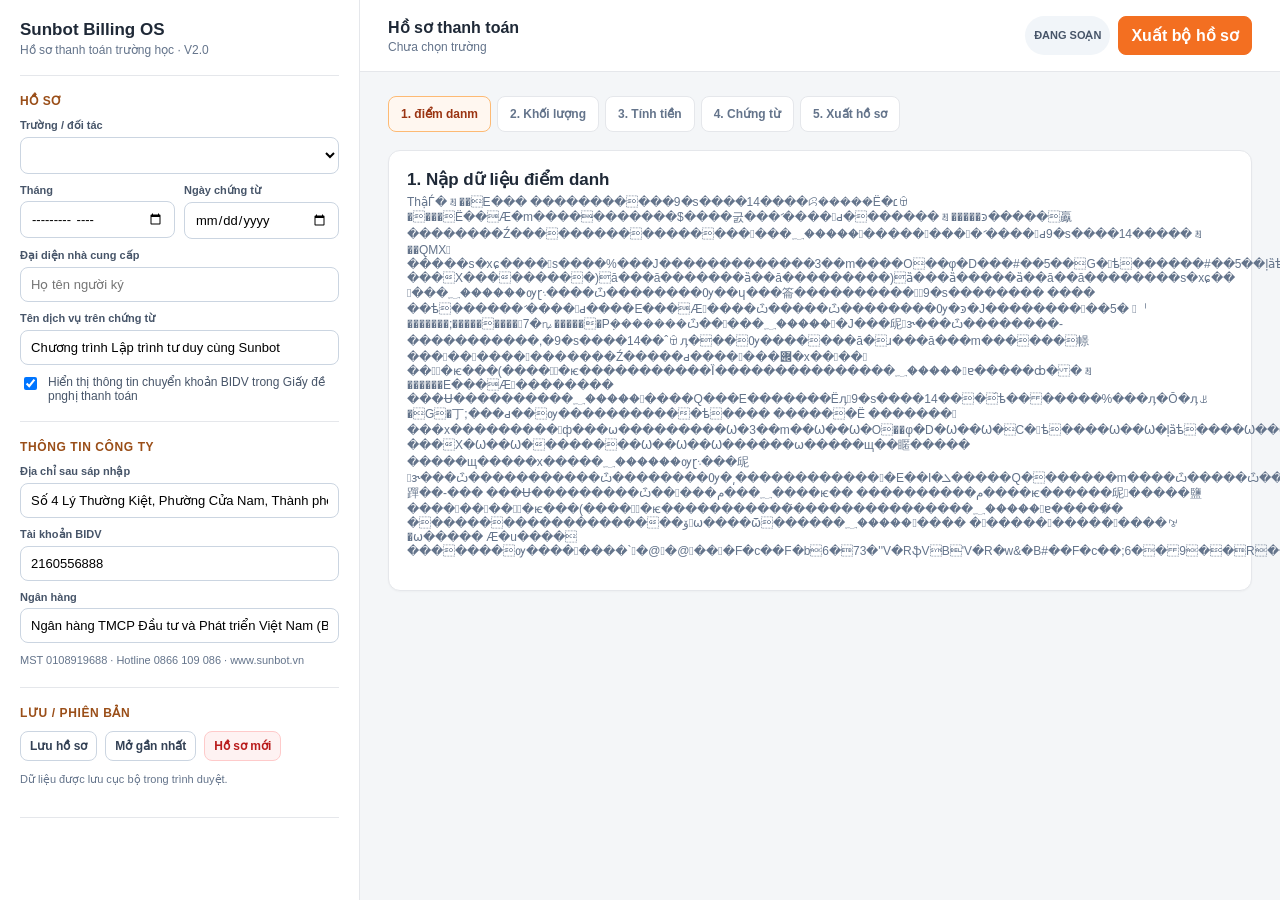
==== billing/index.html @ 195bd21e "Thêm Sunbot Billing OS V2 vào System Hub" ====
<!DOCTYPE html>
<html lang="vi">
<head>
<meta charset="UTF-8" />
<meta name="viewport" content="width=device-width,initial-scale=1" />
<title>Sunbot Billing OS V2</title>
<style>
:root{--orange:#F36F21;--orange-50:#FFF7F0;--orange-100:#FFF0E4;--ink:#1F2937;--muted:#64748B;--line:#E5E7EB;--bg:#F4F6F8;--green:#166534;--green-bg:#ECFDF3;--red:#B91C1C;--red-bg:#FEF2F2;--blue:#1D4ED8;--shadow:0 16px 40px rgba(15,23,42,.09)}
*{box-sizing:border-box} body{margin:0;background:var(--bg);font-family:Inter,Segoe UI,Arial,sans-serif;color:var(--ink)}
button,input,select,textarea{font:inherit}.app{display:grid;grid-template-columns:360px minmax(0,1fr);min-height:100vh}
.sidebar{background:#fff;border-right:1px solid var(--line);padding:20px;position:sticky;top:0;height:100vh;overflow:auto}.brand{display:flex;gap:12px;align-items:center;padding-bottom:18px;border-bottom:1px solid var(--line)}.brand img{width:52px;height:52px;object-fit:contain}.brand h1{font-size:17px;margin:0}.brand p{font-size:12px;margin:3px 0 0;color:var(--muted)}
.section{padding:18px 0;border-bottom:1px solid var(--line)}.section h3{font-size:12px;letter-spacing:.05em;text-transform:uppercase;margin:0 0 11px;color:#9A4E18}.grid2{display:grid;grid-template-columns:1fr 1fr;gap:9px}.field{margin-bottom:10px}.field label{display:block;font-size:11px;font-weight:700;color:#475569;margin-bottom:5px}.field input,.field select,.field textarea{width:100%;border:1px solid #CBD5E1;border-radius:8px;background:#fff;padding:9px 10px;font-size:13px}.field textarea{min-height:150px;resize:vertical}.hint{font-size:11px;color:var(--muted);line-height:1.45}.check{display:flex;gap:8px;align-items:flex-start;font-size:12px;color:#475569}.check input{margin-top:2px}
.btn{border:1px solid #CBD5E1;background:#fff;color:#334155;padding:9px 12px;border-radius:8px;font-weight:700;cursor:pointer}.btn:hover{background:#F8FAFC}.btn.primary{background:var(--orange);border-color:var(--orange);color:#fff}.btn.soft{border-color:#FDBA74;background:var(--orange-50);color:#9A3412}.btn.danger{border-color:#FECACA;background:var(--red-bg);color:var(--red)}.btnrow{display:flex;gap:8px;flex-wrap:wrap}.btn.small{font-size:12px;padding:7px 9px}
.main{min-width:0}.topbar{height:72px;background:#fff;border-bottom:1px solid var(--line);display:flex;align-items:center;justify-content:space-between;padding:0 28px;position:sticky;top:0;z-index:5}.case-title{font-weight:800}.case-sub{font-size:12px;color:var(--muted);margin-top:3px}.status{display:inline-flex;align-items:center;padding:5px 9px;border-radius:999px;background:#F1F5F9;font-size:11px;font-weight:800;color:#475569}.workspace{padding:24px 28px 60px}.steps{display:flex;gap:6px;margin-bottom:18px;overflow:auto}.step{white-space:nowrap;border:1px solid var(--line);background:#fff;padding:10px 12px;border-radius:8px;font-size:12px;font-weight:800;color:#64748B;cursor:pointer}.step.active{border-color:#FDBA74;background:var(--orange-50);color:#9A3412}
.panel{display:none}.panel.active{display:block}.card{background:#fff;border:1px solid var(--line);border-radius:12px;box-shadow:0 1px 2px rgba(15,23,42,.03);padding:18px;margin-bottom:16px}.card h2{font-size:17px;margin:0 0 5px}.card .lead{font-size:12px;color:var(--muted);margin-bottom:14px}.kpis{display:grid;grid-template-columns:repeat(4,1fr);gap:10px}.kpi{border:1px solid var(--line);border-radius:10px;padding:12px}.kpi span{font-size:11px;color:var(--muted)}.kpi strong{display:block;font-size:20px;margin-top:5px}.kpi.orange{border-color:#FED7AA;background:var(--orange-50)}
table.data{width:100%;border-collapse:separate;border-spacing:0;font-size:12px;border:1px solid var(--line);border-radius:10px;overflow:hidden}.data th{background:#F8FAFC;color:#475569;text-align:left;padding:9px;border-bottom:1px solid var(--line)}.data td{padding:7px 8px;border-bottom:1px solid var(--line);vertical-align:top}.data tr:last-child td{border-bottom:none}.data input,.data select{width:100%;border:1px solid transparent;border-radius:6px;padding:6px;background:transparent}.data input:focus,.data select:focus{border-color:#FDBA74;background:#FFFBEB;outline:none}.data .num{text-align:right}.validation{padding:10px 12px;border-radius:8px;font-size:12px;margin-top:10px}.validation.ok{background:var(--green-bg);color:var(--green)}.validation.bad{background:var(--red-bg);color:var(--red)}
.rule-grid{display:grid;grid-template-columns:1.2fr .7fr .7fr .6fr .5fr;gap:8px;align-items:end;margin-bottom:8px}.rule-grid input,.rule-grid select{width:100%;border:1px solid #CBD5E1;border-radius:7px;padding:8px}.rule-head{font-size:10px;font-weight:800;color:#64748B;text-transform:uppercase}
.preview-shell{display:grid;grid-template-columns:220px minmax(0,1fr);gap:16px}.doclist{background:#fff;border:1px solid var(--line);border-radius:10px;padding:8px;height:max-content}.docitem{padding:10px;border-radius:7px;font-size:12px;font-weight:800;cursor:pointer}.docitem.active{background:var(--orange-50);color:#9A3412}.preview{background:#CBD5E1;border-radius:12px;padding:28px;overflow:auto}.paper{width:210mm;min-height:297mm;margin:auto;background:#fff;box-shadow:var(--shadow);padding:12mm 12.5mm;font-family:"Times New Roman",Times,serif;color:#111827;font-size:9.6pt;line-height:1.28}.paper+.paper{margin-top:24px}.doc-header{display:grid;grid-template-columns:1fr 1.4fr;gap:14px;align-items:start;border-bottom:2px solid var(--orange);padding-bottom:8px;margin-bottom:10px}.doc-logo img{height:39px;max-width:120px;object-fit:contain}.company{text-align:right;font-size:8.7pt;line-height:1.35}.company strong{font-size:9.3pt}.doc-title{text-align:center;margin:10px 0 12px}.doc-title .kicker{color:var(--orange);font-weight:700;font-size:8.5pt;letter-spacing:.08em;text-transform:uppercase}.doc-title h1{font-size:16pt;margin:2px 0 2px}.doc-title p{margin:0;color:#4B5563}.meta-table{width:100%;border-collapse:collapse;margin:8px 0 10px}.meta-table td{border:1px solid #E5E7EB;padding:6px 7px}.meta-table td:first-child{width:22%;font-weight:bold;background:#FFF7F0}.print-table{width:100%;border-collapse:collapse;margin:8px 0}.print-table th{background:#FFF3E8;color:#7C2D12}.print-table th,.print-table td{border:1px solid #CBD5E1;padding:5px 6px}.print-table td.num{text-align:right}.print-table td.center{text-align:center}.total-row{font-weight:bold;background:#FFF7F0}.doc-note{font-size:8.7pt;color:#4B5563}.signature{display:grid;grid-template-columns:1fr 1fr;gap:30px;text-align:center;margin-top:18px}.signature strong{display:block}.signature em{font-size:8.5pt}.footer{margin-top:16px;padding-top:6px;border-top:1px solid #E5E7EB;font-size:7.8pt;color:#6B7280;display:flex;justify-content:space-between}.chip{display:inline-block;padding:3px 6px;border-radius:999px;background:#F1F5F9;font-size:10px;font-weight:700}
@media(max-width:1100px){.app{grid-template-columns:310px 1fr}.kpis{grid-template-columns:1fr 1fr}.preview-shell{grid-template-columns:1fr}.doclist{display:flex;overflow:auto}.paper{transform-origin:top left}}
@media(max-width:760px){.app{display:block}.sidebar{position:relative;height:auto}.topbar{position:relative}.workspace{padding:16px}.kpis{grid-template-columns:1fr 1fr}.rule-grid{grid-template-columns:1fr 1fr}.preview{padding:8px}.paper{width:210mm}}
@media print{body{background:#fff}.sidebar,.topbar,.steps,.no-print,.doclist{display:none!important}.app,.main,.workspace,.panel,.preview-shell,.preview{display:block!important;padding:0!important;margin:0!important;background:#fff!important}.panel:not(.print-active){display:none!important}.paper{box-shadow:none;margin:0!important;page-break-after:always}.paper:last-child{page-break-after:auto}@page{size:A4 portrait;margin:0}}
</style>
</head>
<body>
<div class="app">
<aside class="sidebar no-print">
  <div class="brand">
    <img src="https://static.sunbot.vn/static/images/lesson/11461/logo-sunbot-1.png" alt="Sunbot" onerror="this.style.display='none'">
    <div><h1>Sunbot Billing OS</h1><p>Hồ sơ thanh toán trường học · V2.0</p></div>
  </div>
  <div class="section">
    <h3>Hồ sơ</h3>
    <div class="field"><label>Trường / đối tác</label><select id="schoolSelect"></select></div>
    <div class="grid2"><div class="field"><label>Tháng</label><input id="billMonth" type="month"></div><div class="field"><label>Ngày chứng từ</label><input id="docDate" type="date"></div></div>
    <div class="field"><label>Đại diện nhà cung cấp</label><input id="repName" placeholder="Họ tên người ký"></div>
    <div class="field"><label>Tên dịch vụ trên chứng từ</label><input id="serviceName" value="Chương trình Lập trình tư duy cùng Sunbot"></div>
    <label class="check"><input id="showBank" type="checkbox" checked><span>Hiển thị thông tin chuyển khoản BIDV trong Giấy đề pnghị thanh toán</span></label>
  </div>
  <div class="section">
    <h3>Thông tin công ty</h3>
    <div class="field"><label>Địa chỉ sau sáp nhập</label><input id="companyAddress" value="Số 4 Lý Thường Kiệt, Phường Cửa Nam, Thành phố Hà Nội, Việt Nam"></div>
    <div class="field"><label>Tài khoản BIDV</label><input id="bankAccount" value="2160556888"></div>
    <div class="field"><label>Ngân hàng</label><input id="bankName" value="Ngân hàng TMCP Đầu tư và Phát triển Việt Nam (BIDV) - CN Đống Đa"></div>
    <div class="hint">MST 0108919688 · Hotline 0866 109 086 · www.sunbot.vn</div>
  </div>
  <div class="section">
    <h3>Lưu / phiên bản</h3>
    <div class="btnrow"><button class="btn small" onclick="saveCase()">Lưu hồ sơ</button><button class="btn small" onclick="loadLastCase()">Mở gần nhất</button><button class="btn small danger" onclick="resetCase()">Hồ sơ mới</button></div>
    <p class="hint" id="saveHint">Dữ liệu được lưu cục bộ trong trình duyệt.</p>
  </div>
</aside>
<main class="main">
  <header class="topbar no-print"><div><div class="case-title" id="caseTitle">Hồ sơ thanh toán</div><div class="case-sub" id="caseSub">Chưa chọn trường</div></div><div class="btnrow"><span class="status" id="caseStatus">ĐANG SOẠN</span><button class="btn primary" onclick="printAll()">Xuất bộ hồ sơ</button></div></header>
  <div class="workspace">
    <div class="steps no-print">
      <button class="step active" onclick="goStep(1)">1. điểm danm</button>
      <button class="step" onclick="goStep(2)">2. Khối lượng</button>
      <button class="step" onclick="goStep(3)">3. Tính tiền</button>
      <button class="step" onclick="goStep(4)">4. Chứng từ</button>
      <button class="step" onclick="goStep(5)">5. Xuất hồ sơ</button>
    </div>
    <section id="panel1" class="panel active"><div class="card"><h2>1. Nập dữ liệu điểm danh</h2><div class="lead">ThậЃ�ꍹ��E��������������9�ѕ����14����ꕸ�����Ё�׆ꌁ����Ё��Æ�m�����������$����굸�������ԁ�������ꍹ�����ͽ�����鸁��������Ź�����������������𽑥���؁�����􉙥�����񱅉��������ԁ9�ѕ����14�����ꍹ��QMX𽱅�����ѕ�хɕ����􉹽ѕ����%���Ј�������������3��m����O��φ�D���#��5��G�ѣ������#��5��ļȁѣ������9����$������X���������)ā���ā�������ȁ��ā���������)ȁ���ȁ�����ȁ��ā��ā��������ѕ�хɕ��𽑥���؁������ѹɽ܈����ѽ��������Ѹ��ɥ���䈁�����������͕9�ѕ��������������ѣ����������ԁ����E���Æ����ѽ�����ѽ��������Ѹ�ͽ�Ј��������􉱽��5�	ᅵ�������;���������7�ꝴ������Pܼ�������ѽ��𽑥���؁�����􉡥�Ј���屔􉵅ɝ���ѽ��������-�����������,�9�ѕ����14��ˆꌁӆ���Ѹ�������ā�ɹ���ā���m������幜����������������Ź�����ԁ����𤁡���݌�х��𽑥��𽑥���͕�ѥ���(�����͕�ѥ�����������Ȉ���������������؁�����􉍅ɐ�����ȸ��ꍹ������E���Æ�����������Ʉ����������؁�����􉱕����Q���E�������Ёӆ9�ѕ����14���́ѣ�������%���ӆ�Ō�ӆꅤ�G�丁;���ԁ��ѹ�����������ѣ����
������Ё	�������𽑥���х���������􉑅ф���ѡ���������Ѡ�3��m��Ѡ��Ѡ�O��φ�D�Ѡ��Ѡ�C�ѣ����Ѡ��Ѡ�ļȁѣ����Ѡ��Ѡ�9����$�Ѡ��Ѡ����X�Ѡ��Ѡ��������Ѡ��Ѡ��Ѡ������ѡ�����щ��䁥�����	�����щ�����х�����؁������ѹɽ܈���屔􉵅ɝ���ѽ�����������ѽ��������Ѹ�͵������������􉅑�E��I�ܠ�����Q�������m����ѽ�����ѽ��������Ѹ�͵����ͽ�Ј���������م����ѕE�䠤��-������Ʉ���������ѽ��𽑥���؁���م����ѥ��	����������م����ѥ������屔􉑥�����鹽����𽑥��𽑥���͕�ѥ���(�����͕�ѥ�����������̈���������������؁�����􉍅ɐ�����̸���������������������ۆѡ����ѿ������؁�����􉱕�������������������ꍸ�ѡ�����
Æ�u�����������ѹ��������`�@�@���F�c��F�b6�73�''V�RֆVB'V�R�w&�B#��F�c��;6��9��R���v���F�c��F�c���2�:���F�c��F�c�Eb.�R7V�s��F�c��F�c��w^��4���F�c��F�c�����f�6�&�S���F�c��F�b�C�'�Ɩ7�&�w2#���F�c��'WGF��6�73�&'F�6���6�gB"��6Ɩ6��&FE�Ɩ7�'V�R�t�v�����r��:2r���v��V�r�#�F�:���
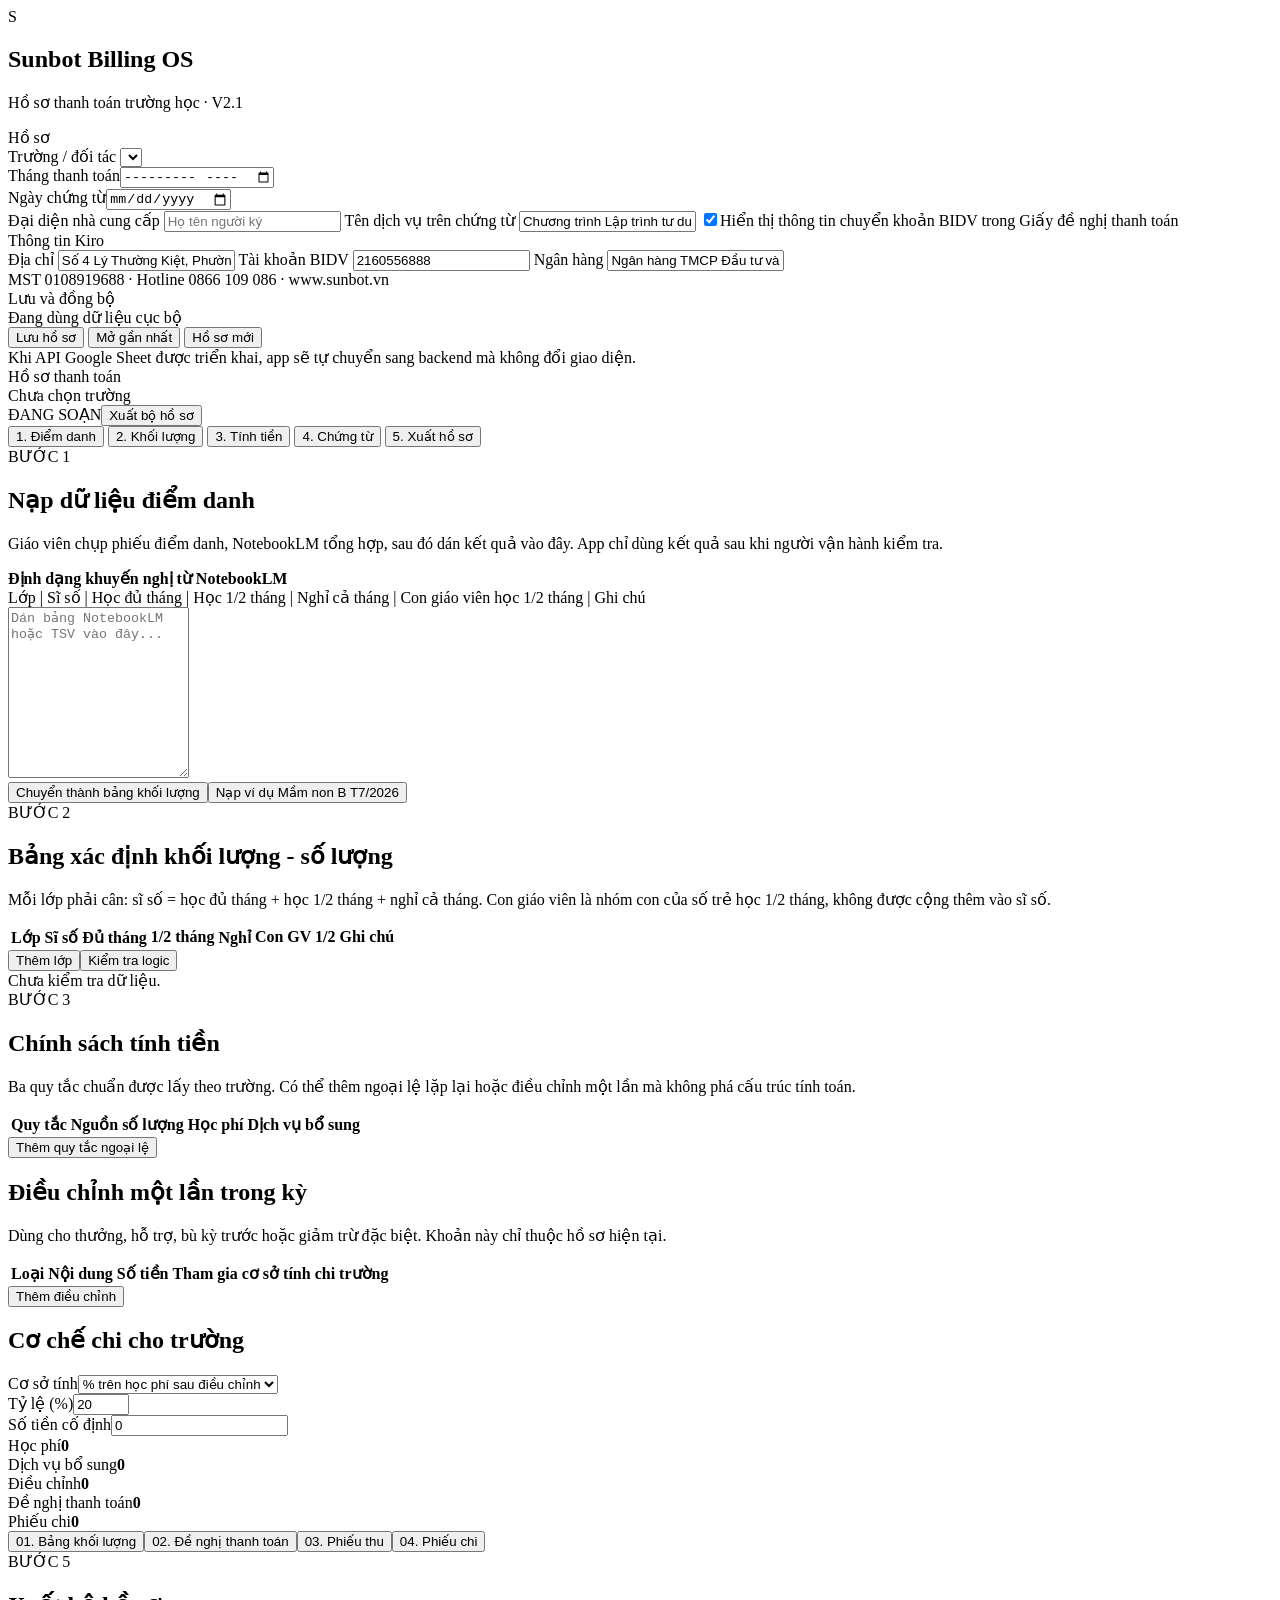
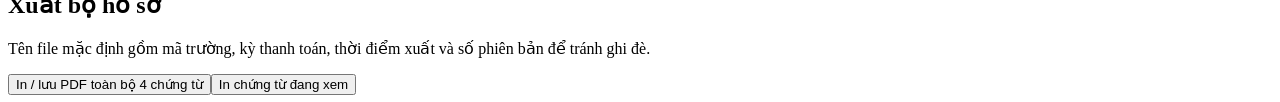
==== commit 4c546142: "Sửa mã hóa UTF-8 và tái cấu trúc giao diện Billing OS" ====
--- a/billing/index.html
+++ b/billing/index.html
@@ -1,86 +1,136 @@
-<!DOCTYPE html>
+<!doctype html>
 <html lang="vi">
 <head>
-<meta charset="UTF-8" />
-<meta name="viewport" content="width=device-width,initial-scale=1" />
-<title>Sunbot Billing OS V2</title>
-<style>
-:root{--orange:#F36F21;--orange-50:#FFF7F0;--orange-100:#FFF0E4;--ink:#1F2937;--muted:#64748B;--line:#E5E7EB;--bg:#F4F6F8;--green:#166534;--green-bg:#ECFDF3;--red:#B91C1C;--red-bg:#FEF2F2;--blue:#1D4ED8;--shadow:0 16px 40px rgba(15,23,42,.09)}
-*{box-sizing:border-box} body{margin:0;background:var(--bg);font-family:Inter,Segoe UI,Arial,sans-serif;color:var(--ink)}
-button,input,select,textarea{font:inherit}.app{display:grid;grid-template-columns:360px minmax(0,1fr);min-height:100vh}
-.sidebar{background:#fff;border-right:1px solid var(--line);padding:20px;position:sticky;top:0;height:100vh;overflow:auto}.brand{display:flex;gap:12px;align-items:center;padding-bottom:18px;border-bottom:1px solid var(--line)}.brand img{width:52px;height:52px;object-fit:contain}.brand h1{font-size:17px;margin:0}.brand p{font-size:12px;margin:3px 0 0;color:var(--muted)}
-.section{padding:18px 0;border-bottom:1px solid var(--line)}.section h3{font-size:12px;letter-spacing:.05em;text-transform:uppercase;margin:0 0 11px;color:#9A4E18}.grid2{display:grid;grid-template-columns:1fr 1fr;gap:9px}.field{margin-bottom:10px}.field label{display:block;font-size:11px;font-weight:700;color:#475569;margin-bottom:5px}.field input,.field select,.field textarea{width:100%;border:1px solid #CBD5E1;border-radius:8px;background:#fff;padding:9px 10px;font-size:13px}.field textarea{min-height:150px;resize:vertical}.hint{font-size:11px;color:var(--muted);line-height:1.45}.check{display:flex;gap:8px;align-items:flex-start;font-size:12px;color:#475569}.check input{margin-top:2px}
-.btn{border:1px solid #CBD5E1;background:#fff;color:#334155;padding:9px 12px;border-radius:8px;font-weight:700;cursor:pointer}.btn:hover{background:#F8FAFC}.btn.primary{background:var(--orange);border-color:var(--orange);color:#fff}.btn.soft{border-color:#FDBA74;background:var(--orange-50);color:#9A3412}.btn.danger{border-color:#FECACA;background:var(--red-bg);color:var(--red)}.btnrow{display:flex;gap:8px;flex-wrap:wrap}.btn.small{font-size:12px;padding:7px 9px}
-.main{min-width:0}.topbar{height:72px;background:#fff;border-bottom:1px solid var(--line);display:flex;align-items:center;justify-content:space-between;padding:0 28px;position:sticky;top:0;z-index:5}.case-title{font-weight:800}.case-sub{font-size:12px;color:var(--muted);margin-top:3px}.status{display:inline-flex;align-items:center;padding:5px 9px;border-radius:999px;background:#F1F5F9;font-size:11px;font-weight:800;color:#475569}.workspace{padding:24px 28px 60px}.steps{display:flex;gap:6px;margin-bottom:18px;overflow:auto}.step{white-space:nowrap;border:1px solid var(--line);background:#fff;padding:10px 12px;border-radius:8px;font-size:12px;font-weight:800;color:#64748B;cursor:pointer}.step.active{border-color:#FDBA74;background:var(--orange-50);color:#9A3412}
-.panel{display:none}.panel.active{display:block}.card{background:#fff;border:1px solid var(--line);border-radius:12px;box-shadow:0 1px 2px rgba(15,23,42,.03);padding:18px;margin-bottom:16px}.card h2{font-size:17px;margin:0 0 5px}.card .lead{font-size:12px;color:var(--muted);margin-bottom:14px}.kpis{display:grid;grid-template-columns:repeat(4,1fr);gap:10px}.kpi{border:1px solid var(--line);border-radius:10px;padding:12px}.kpi span{font-size:11px;color:var(--muted)}.kpi strong{display:block;font-size:20px;margin-top:5px}.kpi.orange{border-color:#FED7AA;background:var(--orange-50)}
-table.data{width:100%;border-collapse:separate;border-spacing:0;font-size:12px;border:1px solid var(--line);border-radius:10px;overflow:hidden}.data th{background:#F8FAFC;color:#475569;text-align:left;padding:9px;border-bottom:1px solid var(--line)}.data td{padding:7px 8px;border-bottom:1px solid var(--line);vertical-align:top}.data tr:last-child td{border-bottom:none}.data input,.data select{width:100%;border:1px solid transparent;border-radius:6px;padding:6px;background:transparent}.data input:focus,.data select:focus{border-color:#FDBA74;background:#FFFBEB;outline:none}.data .num{text-align:right}.validation{padding:10px 12px;border-radius:8px;font-size:12px;margin-top:10px}.validation.ok{background:var(--green-bg);color:var(--green)}.validation.bad{background:var(--red-bg);color:var(--red)}
-.rule-grid{display:grid;grid-template-columns:1.2fr .7fr .7fr .6fr .5fr;gap:8px;align-items:end;margin-bottom:8px}.rule-grid input,.rule-grid select{width:100%;border:1px solid #CBD5E1;border-radius:7px;padding:8px}.rule-head{font-size:10px;font-weight:800;color:#64748B;text-transform:uppercase}
-.preview-shell{display:grid;grid-template-columns:220px minmax(0,1fr);gap:16px}.doclist{background:#fff;border:1px solid var(--line);border-radius:10px;padding:8px;height:max-content}.docitem{padding:10px;border-radius:7px;font-size:12px;font-weight:800;cursor:pointer}.docitem.active{background:var(--orange-50);color:#9A3412}.preview{background:#CBD5E1;border-radius:12px;padding:28px;overflow:auto}.paper{width:210mm;min-height:297mm;margin:auto;background:#fff;box-shadow:var(--shadow);padding:12mm 12.5mm;font-family:"Times New Roman",Times,serif;color:#111827;font-size:9.6pt;line-height:1.28}.paper+.paper{margin-top:24px}.doc-header{display:grid;grid-template-columns:1fr 1.4fr;gap:14px;align-items:start;border-bottom:2px solid var(--orange);padding-bottom:8px;margin-bottom:10px}.doc-logo img{height:39px;max-width:120px;object-fit:contain}.company{text-align:right;font-size:8.7pt;line-height:1.35}.company strong{font-size:9.3pt}.doc-title{text-align:center;margin:10px 0 12px}.doc-title .kicker{color:var(--orange);font-weight:700;font-size:8.5pt;letter-spacing:.08em;text-transform:uppercase}.doc-title h1{font-size:16pt;margin:2px 0 2px}.doc-title p{margin:0;color:#4B5563}.meta-table{width:100%;border-collapse:collapse;margin:8px 0 10px}.meta-table td{border:1px solid #E5E7EB;padding:6px 7px}.meta-table td:first-child{width:22%;font-weight:bold;background:#FFF7F0}.print-table{width:100%;border-collapse:collapse;margin:8px 0}.print-table th{background:#FFF3E8;color:#7C2D12}.print-table th,.print-table td{border:1px solid #CBD5E1;padding:5px 6px}.print-table td.num{text-align:right}.print-table td.center{text-align:center}.total-row{font-weight:bold;background:#FFF7F0}.doc-note{font-size:8.7pt;color:#4B5563}.signature{display:grid;grid-template-columns:1fr 1fr;gap:30px;text-align:center;margin-top:18px}.signature strong{display:block}.signature em{font-size:8.5pt}.footer{margin-top:16px;padding-top:6px;border-top:1px solid #E5E7EB;font-size:7.8pt;color:#6B7280;display:flex;justify-content:space-between}.chip{display:inline-block;padding:3px 6px;border-radius:999px;background:#F1F5F9;font-size:10px;font-weight:700}
-@media(max-width:1100px){.app{grid-template-columns:310px 1fr}.kpis{grid-template-columns:1fr 1fr}.preview-shell{grid-template-columns:1fr}.doclist{display:flex;overflow:auto}.paper{transform-origin:top left}}
-@media(max-width:760px){.app{display:block}.sidebar{position:relative;height:auto}.topbar{position:relative}.workspace{padding:16px}.kpis{grid-template-columns:1fr 1fr}.rule-grid{grid-template-columns:1fr 1fr}.preview{padding:8px}.paper{width:210mm}}
-@media print{body{background:#fff}.sidebar,.topbar,.steps,.no-print,.doclist{display:none!important}.app,.main,.workspace,.panel,.preview-shell,.preview{display:block!important;padding:0!important;margin:0!important;background:#fff!important}.panel:not(.print-active){display:none!important}.paper{box-shadow:none;margin:0!important;page-break-after:always}.paper:last-child{page-break-after:auto}@page{size:A4 portrait;margin:0}}
-</style>
+<meta charset="utf-8">
+<meta name="viewport" content="width=device-width,initial-scale=1,viewport-fit=cover">
+<meta name="theme-color" content="#F36F21">
+<title>Sunbot Billing OS</title>
+<link rel="preconnect" href="https://fonts.googleapis.com">
+<link rel="preconnect" href="https://fonts.gstatic.com" crossorigin>
+<link href="https://fonts.googleapis.com/css2?family=Be+Vietnam+Pro:wght@400;500;600;700;800&display=swap" rel="stylesheet">
+<link rel="stylesheet" href="./styles.css?v=2.1.0">
 </head>
 <body>
 <div class="app">
 <aside class="sidebar no-print">
   <div class="brand">
-    <img src="https://static.sunbot.vn/static/images/lesson/11461/logo-sunbot-1.png" alt="Sunbot" onerror="this.style.display='none'">
-    <div><h1>Sunbot Billing OS</h1><p>Hồ sơ thanh toán trường học · V2.0</p></div>
+    <div class="brand-mark">S</div>
+    <div><h1>Sunbot Billing OS</h1><p>Hồ sơ thanh toán trường học · V2.1</p></div>
   </div>
-  <div class="section">
-    <h3>Hồ sơ</h3>
-    <div class="field"><label>Trường / đối tác</label><select id="schoolSelect"></select></div>
-    <div class="grid2"><div class="field"><label>Tháng</label><input id="billMonth" type="month"></div><div class="field"><label>Ngày chứng từ</label><input id="docDate" type="date"></div></div>
-    <div class="field"><label>Đại diện nhà cung cấp</label><input id="repName" placeholder="Họ tên người ký"></div>
-    <div class="field"><label>Tên dịch vụ trên chứng từ</label><input id="serviceName" value="Chương trình Lập trình tư duy cùng Sunbot"></div>
-    <label class="check"><input id="showBank" type="checkbox" checked><span>Hiển thị thông tin chuyển khoản BIDV trong Giấy đề pnghị thanh toán</span></label>
+
+  <section class="side-section">
+    <div class="section-title">Hồ sơ</div>
+    <label>Trường / đối tác</label>
+    <select id="schoolSelect"></select>
+    <div class="grid2">
+      <div><label>Tháng thanh toán</label><input id="billMonth" type="month"></div>
+      <div><label>Ngày chứng từ</label><input id="docDate" type="date"></div>
+    </div>
+    <label>Đại diện nhà cung cấp</label>
+    <input id="repName" placeholder="Họ tên người ký">
+    <label>Tên dịch vụ trên chứng từ</label>
+    <input id="serviceName" value="Chương trình Lập trình tư duy cùng Sunbot">
+    <label class="check"><input id="showBank" type="checkbox" checked><span>Hiển thị thông tin chuyển khoản BIDV trong Giấy đề nghị thanh toán</span></label>
+  </section>
+
+  <section class="side-section">
+    <div class="section-title">Thông tin Kiro</div>
+    <label>Địa chỉ</label>
+    <input id="companyAddress" value="Số 4 Lý Thường Kiệt, Phường Cửa Nam, Thành phố Hà Nội, Việt Nam">
+    <label>Tài khoản BIDV</label>
+    <input id="bankAccount" value="2160556888">
+    <label>Ngân hàng</label>
+    <input id="bankName" value="Ngân hàng TMCP Đầu tư và Phát triển Việt Nam (BIDV) - CN Đống Đa">
+    <div class="small-note">MST 0108919688 · Hotline 0866 109 086 · www.sunbot.vn</div>
+  </section>
+
+  <section class="side-section">
+    <div class="section-title">Lưu và đồng bộ</div>
+    <div class="backend-line"><span id="backendDot" class="dot local"></span><span id="backendText">Đang dùng dữ liệu cục bộ</span></div>
+    <div class="button-row">
+      <button class="btn" id="saveBtn">Lưu hồ sơ</button>
+      <button class="btn" id="loadBtn">Mở gần nhất</button>
+      <button class="btn danger" id="resetBtn">Hồ sơ mới</button>
+    </div>
+    <div class="small-note" id="saveHint">Khi API Google Sheet được triển khai, app sẽ tự chuyển sang backend mà không đổi giao diện.</div>
+  </section>
+</aside>
+
+<main class="main">
+  <header class="topbar no-print">
+    <div><div class="case-title" id="caseTitle">Hồ sơ thanh toán</div><div class="case-sub" id="caseSub">Chưa chọn trường</div></div>
+    <div class="button-row"><span class="status" id="caseStatus">ĐANG SOẠN</span><button class="btn primary" id="printAllBtn">Xuất bộ hồ sơ</button></div>
+  </header>
+
+  <div class="workspace">
+    <nav class="steps no-print">
+      <button class="step active" data-step="1">1. Điểm danh</button>
+      <button class="step" data-step="2">2. Khối lượng</button>
+      <button class="step" data-step="3">3. Tính tiền</button>
+      <button class="step" data-step="4">4. Chứng từ</button>
+      <button class="step" data-step="5">5. Xuất hồ sơ</button>
+    </nav>
+
+    <section class="panel active" id="panel1">
+      <div class="card">
+        <div class="eyebrow">BƯỚC 1</div>
+        <h2>Nạp dữ liệu điểm danh</h2>
+        <p class="lead">Giáo viên chụp phiếu điểm danh, NotebookLM tổng hợp, sau đó dán kết quả vào đây. App chỉ dùng kết quả sau khi người vận hành kiểm tra.</p>
+        <div class="prompt-box"><b>Định dạng khuyến nghị từ NotebookLM</b><br>Lớp | Sĩ số | Học đủ tháng | Học 1/2 tháng | Nghỉ cả tháng | Con giáo viên học 1/2 tháng | Ghi chú</div>
+        <textarea id="rawInput" rows="11" placeholder="Dán bảng NotebookLM hoặc TSV vào đây..."></textarea>
+        <div class="button-row top-gap"><button class="btn primary" id="parseBtn">Chuyển thành bảng khối lượng</button><button class="btn" id="demoBtn">Nạp ví dụ Mầm non B T7/2026</button></div>
+      </div>
+    </section>
+
+    <section class="panel" id="panel2">
+      <div class="card">
+        <div class="eyebrow">BƯỚC 2</div>
+        <h2>Bảng xác định khối lượng - số lượng</h2>
+        <p class="lead">Mỗi lớp phải cân: sĩ số = học đủ tháng + học 1/2 tháng + nghỉ cả tháng. Con giáo viên là nhóm con của số trẻ học 1/2 tháng, không được cộng thêm vào sĩ số.</p>
+        <div class="table-wrap"><table class="data-table"><thead><tr><th>Lớp</th><th>Sĩ số</th><th>Đủ tháng</th><th>1/2 tháng</th><th>Nghỉ</th><th>Con GV 1/2</th><th>Ghi chú</th><th></th></tr></thead><tbody id="quantityBody"></tbody></table></div>
+        <div class="button-row top-gap"><button class="btn" id="addClassBtn">Thêm lớp</button><button class="btn primary" id="validateBtn">Kiểm tra logic</button></div>
+        <div id="validationBox" class="validation neutral">Chưa kiểm tra dữ liệu.</div>
+      </div>
+    </section>
+
+    <section class="panel" id="panel3">
+      <div class="card">
+        <div class="eyebrow">BƯỚC 3</div>
+        <h2>Chính sách tính tiền</h2>
+        <p class="lead">Ba quy tắc chuẩn được lấy theo trường. Có thể thêm ngoại lệ lặp lại hoặc điều chỉnh một lần mà không phá cấu trúc tính toán.</p>
+        <div class="table-wrap"><table class="data-table"><thead><tr><th>Quy tắc</th><th>Nguồn số lượng</th><th>Học phí</th><th>Dịch vụ bổ sung</th><th></th></tr></thead><tbody id="policyBody"></tbody></table></div>
+        <button class="btn top-gap" id="addRuleBtn">Thêm quy tắc ngoại lệ</button>
+      </div>
+      <div class="card">
+        <h2>Điều chỉnh một lần trong kỳ</h2>
+        <p class="lead">Dùng cho thưởng, hỗ trợ, bù kỳ trước hoặc giảm trừ đặc biệt. Khoản này chỉ thuộc hồ sơ hiện tại.</p>
+        <div class="table-wrap"><table class="data-table"><thead><tr><th>Loại</th><th>Nội dung</th><th>Số tiền</th><th>Tham gia cơ sở tính chi trường</th><th></th></tr></thead><tbody id="adjustBody"></tbody></table></div>
+        <button class="btn top-gap" id="addAdjustBtn">Thêm điều chỉnh</button>
+      </div>
+      <div class="card">
+        <h2>Cơ chế chi cho trường</h2>
+        <div class="grid3"><div><label>Cơ sở tính</label><select id="commissionMode"><option value="net_tuition">% trên học phí sau điều chỉnh</option><option value="final">% trên tổng thực thu</option><option value="fixed">Số tiền cố định</option></select></div><div><label>Tỷ lệ (%)</label><input id="commissionPct" type="number" value="20" min="0" max="100"></div><div><label>Số tiền cố định</label><input id="commissionFixed" type="number" value="0" min="0"></div></div>
+        <div class="kpis top-gap"><div class="kpi"><span>Học phí</span><strong id="sumTuition">0</strong></div><div class="kpi"><span>Dịch vụ bổ sung</span><strong id="sumService">0</strong></div><div class="kpi"><span>Điều chỉnh</span><strong id="sumAdjust">0</strong></div><div class="kpi accent"><span>Đề nghị thanh toán</span><strong id="sumFinal">0</strong></div><div class="kpi"><span>Phiếu chi</span><strong id="sumCommission">0</strong></div></div>
+      </div>
+    </section>
+
+    <section class="panel" id="panel4">
+      <div class="preview-layout"><aside class="doc-list no-print"><button class="doc-btn active" data-doc="quantity">01. Bảng khối lượng</button><button class="doc-btn" data-doc="request">02. Đề nghị thanh toán</button><button class="doc-btn" data-doc="receipt">03. Phiếu thu</button><button class="doc-btn" data-doc="payment">04. Phiếu chi</button></aside><div class="preview" id="docPreview"></div></div>
+    </section>
+
+    <section class="panel" id="panel5">
+      <div class="card">
+        <div class="eyebrow">BƯỚC 5</div><h2>Xuất bộ hồ sơ</h2>
+        <p class="lead">Tên file mặc định gồm mã trường, kỳ thanh toán, thời điểm xuất và số phiên bản để tránh ghi đè.</p>
+        <div class="filename" id="fileNamePreview"></div>
+        <div class="button-row top-gap"><button class="btn primary" id="printBundleBtn">In / lưu PDF toàn bộ 4 chứng từ</button><button class="btn" id="printCurrentBtn">In chứng từ đang xem</button></div>
+      </div>
+    </section>
   </div>
-  <div class="section">
-    <h3>Thông tin công ty</h3>
-    <div class="field"><label>Địa chỉ sau sáp nhập</label><input id="companyAddress" value="Số 4 Lý Thường Kiệt, Phường Cửa Nam, Thành phố Hà Nội, Việt Nam"></div>
-    <div class="field"><label>Tài khoản BIDV</label><input id="bankAccount" value="2160556888"></div>
-    <div class="field"><label>Ngân hàng</label><input id="bankName" value="Ngân hàng TMCP Đầu tư và Phát triển Việt Nam (BIDV) - CN Đống Đa"></div>
-    <div class="hint">MST 0108919688 · Hotline 0866 109 086 · www.sunbot.vn</div>
-  </div>
-  <div class="section">
-    <h3>Lưu / phiên bản</h3>
-    <div class="btnrow"><button class="btn small" onclick="saveCase()">Lưu hồ sơ</button><button class="btn small" onclick="loadLastCase()">Mở gần nhất</button><button class="btn small danger" onclick="resetCase()">Hồ sơ mới</button></div>
-    <p class="hint" id="saveHint">Dữ liệu được lưu cục bộ trong trình duyệt.</p>
-  </div>
-</aside>
-<main class="main">
-  <header class="topbar no-print"><div><div class="case-title" id="caseTitle">Hồ sơ thanh toán</div><div class="case-sub" id="caseSub">Chưa chọn trường</div></div><div class="btnrow"><span class="status" id="caseStatus">ĐANG SOẠN</span><button class="btn primary" onclick="printAll()">Xuất bộ hồ sơ</button></div></header>
-  <div class="workspace">
-    <div class="steps no-print">
-      <button class="step active" onclick="goStep(1)">1. điểm danm</button>
-      <button class="step" onclick="goStep(2)">2. Khối lượng</button>
-      <button class="step" onclick="goStep(3)">3. Tính tiền</button>
-      <button class="step" onclick="goStep(4)">4. Chứng từ</button>
-      <button class="step" onclick="goStep(5)">5. Xuất hồ sơ</button>
-    </div>
-    <section id="panel1" class="panel active"><div class="card"><h2>1. Nập dữ liệu điểm danh</h2><div class="lead">ThậЃ�ꍹ��E���-�����������9�ѕ����14����ꕸ�����Ё�׆ꌁ����Ё��Æ�m�����������$����굸�������-ԁ�������ꍹ�����ͽ�����鸁��������Ź�����������������𽑥���؁�����􉙥�����񱅉��������-ԁ9�ѕ����14�����ꍹ��QMX𽱅�����ѕ�хɕ����􉹽ѕ����%���Ј�������������3��m����O��φ�D���#��5��G�ѣ������#��5��ļȁѣ������9����$���-���-X���-������)ā���ā�������ȁ��ā���������)ȁ���ȁ�����ȁ��ā��ā��������ѕ�хɕ��𽑥���؁������ѹɽ܈����ѽ��������Ѹ��ɥ���䈁�����������͕9�ѕ��������-����-��ѣ����������-ԁ����E���Æ����ѽ�����ѽ��������Ѹ�ͽ�Ј��������􉱽��5�	ᅵ�������;���������7�ꝴ������Pܼ�������ѽ��𽑥���؁�����􉡥�Ј���屔􉵅ɝ���ѽ��������-�����������,�9�ѕ����14��ˆꌁӆ���Ѹ�������ā�ɹ���ā���m������幜����������������Ź�����ԁ����𤁡���݌�х��𽑥��𽑥���͕�ѥ���(�����͕�ѥ�����������Ȉ���������������؁�����􉍅ɐ�����ȸ�-�ꍹ������E���Æ��������-���Ʉ����������؁�����􉱕����Q���E�������Ёӆ9�ѕ����14���́ѣ��-�����%���ӆ�Ō�ӆꅤ�G�丁;���ԁ��ѹ����������-�ѣ����
-������Ё	�������𽑥���х���������􉑅ф���ѡ���������Ѡ�3��m��Ѡ��Ѡ�O��φ�D�Ѡ��Ѡ�C�ѣ����Ѡ��Ѡ�ļȁѣ����Ѡ��Ѡ�9����$�Ѡ��Ѡ�-���-X�Ѡ��Ѡ�-�������Ѡ��Ѡ��Ѡ������ѡ�����щ��䁥�����	�����щ�����х�����؁������ѹɽ܈���屔􉵅ɝ���ѽ�����������ѽ��������Ѹ�͵������������􉅑�E��I�ܠ�����Q�������m����ѽ�����ѽ��������Ѹ�͵����ͽ�Ј���������م����ѕE�䠤��-���-���Ʉ���������ѽ��𽑥���؁���م����ѥ��	����������م����ѥ������屔􉑥�����鹽����𽑥��𽑥���͕�ѥ���(�����͕�ѥ�����������̈���������������؁�����􉍅ɐ�����̸�-������������������-��ۆѡ����ѿ������؁�����􉱕����-���������������ꍸ�ѡ�����
-Æ�u����-�������ѹ��������`�@�@���F�c��F�b6�73�''V�RֆVB'V�R�w&�B#��F�c��;6��-9��R���v���F�c��F�c���2�:���F�c��F�c�Eb.�R7V�s��F�c��F�c��w^��4���F�c��F�c�����f�6�&�S���F�c��F�b�C�'�Ɩ7�&�w2#���F�c��'WGF��6�73�&'F�6���6�gB"��6Ɩ6��&FE�Ɩ7�'V�R�t�v�����r��:2r���v��V�r�#�F�:���+</main>
+</div>
+<script src="./config.js?v=2.1.0"></script>
+<script src="./fallback-data.js?v=2.1.0"></script>
+<script src="./app.js?v=2.1.0"></script>
+</body>
+</html>
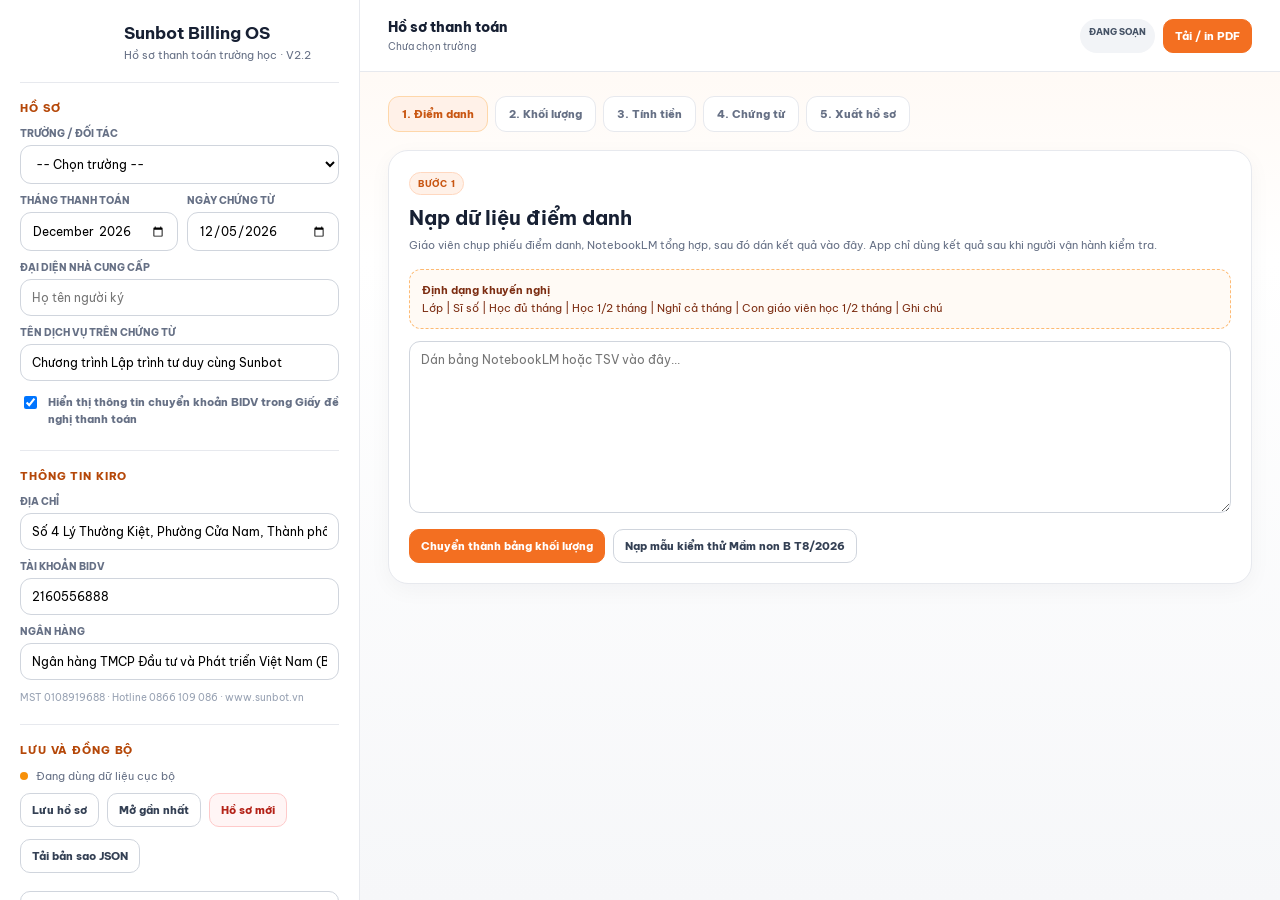
==== commit 62266466: "Billing V2.2: kế thừa app cũ và quản lý hồ sơ linh hoạt" ====
--- a/billing/index.html
+++ b/billing/index.html
@@ -8,129 +8,46 @@
 <link rel="preconnect" href="https://fonts.googleapis.com">
 <link rel="preconnect" href="https://fonts.gstatic.com" crossorigin>
 <link href="https://fonts.googleapis.com/css2?family=Be+Vietnam+Pro:wght@400;500;600;700;800&display=swap" rel="stylesheet">
-<link rel="stylesheet" href="./styles.css?v=2.1.0">
+<link rel="stylesheet" href="./styles.css?v=2.2.0">
 </head>
 <body>
 <div class="app">
 <aside class="sidebar no-print">
-  <div class="brand">
-    <div class="brand-mark">S</div>
-    <div><h1>Sunbot Billing OS</h1><p>Hồ sơ thanh toán trường học · V2.1</p></div>
-  </div>
-
+  <div class="brand"><div class="brand-mark">Sunbot</div><div><h1>Sunbot Billing OS</h1><p>Hồ sơ thanh toán trường học · V2.2</p></div></div>
   <section class="side-section">
     <div class="section-title">Hồ sơ</div>
-    <label>Trường / đối tác</label>
-    <select id="schoolSelect"></select>
-    <div class="grid2">
-      <div><label>Tháng thanh toán</label><input id="billMonth" type="month"></div>
-      <div><label>Ngày chứng từ</label><input id="docDate" type="date"></div>
-    </div>
-    <label>Đại diện nhà cung cấp</label>
-    <input id="repName" placeholder="Họ tên người ký">
-    <label>Tên dịch vụ trên chứng từ</label>
-    <input id="serviceName" value="Chương trình Lập trình tư duy cùng Sunbot">
+    <label>Trường / đối tác</label><select id="schoolSelect"></select>
+    <div class="grid2"><div><label>Tháng thanh toán</label><input id="billMonth" type="month"></div><div><label>Ngày chứng từ</label><input id="docDate" type="date"></div></div>
+    <label>Đại diện nhà cung cấp</label><input id="repName" placeholder="Họ tên người ký">
+    <label>Tên dịch vụ trên chứng từ</label><input id="serviceName" value="Chương trình Lập trình tư duy cùng Sunbot">
     <label class="check"><input id="showBank" type="checkbox" checked><span>Hiển thị thông tin chuyển khoản BIDV trong Giấy đề nghị thanh toán</span></label>
   </section>
-
   <section class="side-section">
     <div class="section-title">Thông tin Kiro</div>
-    <label>Địa chỉ</label>
-    <input id="companyAddress" value="Số 4 Lý Thường Kiệt, Phường Cửa Nam, Thành phố Hà Nội, Việt Nam">
-    <label>Tài khoản BIDV</label>
-    <input id="bankAccount" value="2160556888">
-    <label>Ngân hàng</label>
-    <input id="bankName" value="Ngân hàng TMCP Đầu tư và Phát triển Việt Nam (BIDV) - CN Đống Đa">
+    <label>Địa chỉ</label><input id="companyAddress" value="Số 4 Lý Thường Kiệt, Phường Cửa Nam, Thành phố Hà Nội, Việt Nam">
+    <label>Tài khoản BIDV</label><input id="bankAccount" value="2160556888">
+    <label>Ngân hàng</label><input id="bankName" value="Ngân hàng TMCP Đầu tư và Phát triển Việt Nam (BIDV) - CN Đống Đa">
     <div class="small-note">MST 0108919688 · Hotline 0866 109 086 · www.sunbot.vn</div>
   </section>
-
   <section class="side-section">
     <div class="section-title">Lưu và đồng bộ</div>
     <div class="backend-line"><span id="backendDot" class="dot local"></span><span id="backendText">Đang dùng dữ liệu cục bộ</span></div>
-    <div class="button-row">
-      <button class="btn" id="saveBtn">Lưu hồ sơ</button>
-      <button class="btn" id="loadBtn">Mở gần nhất</button>
-      <button class="btn danger" id="resetBtn">Hồ sơ mới</button>
-    </div>
-    <div class="small-note" id="saveHint">Khi API Google Sheet được triển khai, app sẽ tự chuyển sang backend mà không đổi giao diện.</div>
+    <div class="button-row"><button class="btn" id="saveBtn">Lưu hồ sơ</button><button class="btn" id="loadBtn">Mở gần nhất</button><button class="btn danger" id="resetBtn">Hồ sơ mới</button></div>
+    <div class="button-row top-gap"><button class="btn" id="exportBackupBtn">Tải bản sao JSON</button><label class="btn file-btn">Mở bản sao JSON<input id="importBackupInput" type="file" accept="application/json,.json"></label></div>
+    <div class="small-note" id="saveHint">Bản nháp gồm dữ liệu nguồn và các chỉnh sửa trực tiếp trên chứng từ.</div>
   </section>
 </aside>
-
 <main class="main">
-  <header class="topbar no-print">
-    <div><div class="case-title" id="caseTitle">Hồ sơ thanh toán</div><div class="case-sub" id="caseSub">Chưa chọn trường</div></div>
-    <div class="button-row"><span class="status" id="caseStatus">ĐANG SOẠN</span><button class="btn primary" id="printAllBtn">Xuất bộ hồ sơ</button></div>
-  </header>
-
-  <div class="workspace">
-    <nav class="steps no-print">
-      <button class="step active" data-step="1">1. Điểm danh</button>
-      <button class="step" data-step="2">2. Khối lượng</button>
-      <button class="step" data-step="3">3. Tính tiền</button>
-      <button class="step" data-step="4">4. Chứng từ</button>
-      <button class="step" data-step="5">5. Xuất hồ sơ</button>
-    </nav>
-
-    <section class="panel active" id="panel1">
-      <div class="card">
-        <div class="eyebrow">BƯỚC 1</div>
-        <h2>Nạp dữ liệu điểm danh</h2>
-        <p class="lead">Giáo viên chụp phiếu điểm danh, NotebookLM tổng hợp, sau đó dán kết quả vào đây. App chỉ dùng kết quả sau khi người vận hành kiểm tra.</p>
-        <div class="prompt-box"><b>Định dạng khuyến nghị từ NotebookLM</b><br>Lớp | Sĩ số | Học đủ tháng | Học 1/2 tháng | Nghỉ cả tháng | Con giáo viên học 1/2 tháng | Ghi chú</div>
-        <textarea id="rawInput" rows="11" placeholder="Dán bảng NotebookLM hoặc TSV vào đây..."></textarea>
-        <div class="button-row top-gap"><button class="btn primary" id="parseBtn">Chuyển thành bảng khối lượng</button><button class="btn" id="demoBtn">Nạp ví dụ Mầm non B T7/2026</button></div>
-      </div>
-    </section>
-
-    <section class="panel" id="panel2">
-      <div class="card">
-        <div class="eyebrow">BƯỚC 2</div>
-        <h2>Bảng xác định khối lượng - số lượng</h2>
-        <p class="lead">Mỗi lớp phải cân: sĩ số = học đủ tháng + học 1/2 tháng + nghỉ cả tháng. Con giáo viên là nhóm con của số trẻ học 1/2 tháng, không được cộng thêm vào sĩ số.</p>
-        <div class="table-wrap"><table class="data-table"><thead><tr><th>Lớp</th><th>Sĩ số</th><th>Đủ tháng</th><th>1/2 tháng</th><th>Nghỉ</th><th>Con GV 1/2</th><th>Ghi chú</th><th></th></tr></thead><tbody id="quantityBody"></tbody></table></div>
-        <div class="button-row top-gap"><button class="btn" id="addClassBtn">Thêm lớp</button><button class="btn primary" id="validateBtn">Kiểm tra logic</button></div>
-        <div id="validationBox" class="validation neutral">Chưa kiểm tra dữ liệu.</div>
-      </div>
-    </section>
-
-    <section class="panel" id="panel3">
-      <div class="card">
-        <div class="eyebrow">BƯỚC 3</div>
-        <h2>Chính sách tính tiền</h2>
-        <p class="lead">Ba quy tắc chuẩn được lấy theo trường. Có thể thêm ngoại lệ lặp lại hoặc điều chỉnh một lần mà không phá cấu trúc tính toán.</p>
-        <div class="table-wrap"><table class="data-table"><thead><tr><th>Quy tắc</th><th>Nguồn số lượng</th><th>Học phí</th><th>Dịch vụ bổ sung</th><th></th></tr></thead><tbody id="policyBody"></tbody></table></div>
-        <button class="btn top-gap" id="addRuleBtn">Thêm quy tắc ngoại lệ</button>
-      </div>
-      <div class="card">
-        <h2>Điều chỉnh một lần trong kỳ</h2>
-        <p class="lead">Dùng cho thưởng, hỗ trợ, bù kỳ trước hoặc giảm trừ đặc biệt. Khoản này chỉ thuộc hồ sơ hiện tại.</p>
-        <div class="table-wrap"><table class="data-table"><thead><tr><th>Loại</th><th>Nội dung</th><th>Số tiền</th><th>Tham gia cơ sở tính chi trường</th><th></th></tr></thead><tbody id="adjustBody"></tbody></table></div>
-        <button class="btn top-gap" id="addAdjustBtn">Thêm điều chỉnh</button>
-      </div>
-      <div class="card">
-        <h2>Cơ chế chi cho trường</h2>
-        <div class="grid3"><div><label>Cơ sở tính</label><select id="commissionMode"><option value="net_tuition">% trên học phí sau điều chỉnh</option><option value="final">% trên tổng thực thu</option><option value="fixed">Số tiền cố định</option></select></div><div><label>Tỷ lệ (%)</label><input id="commissionPct" type="number" value="20" min="0" max="100"></div><div><label>Số tiền cố định</label><input id="commissionFixed" type="number" value="0" min="0"></div></div>
-        <div class="kpis top-gap"><div class="kpi"><span>Học phí</span><strong id="sumTuition">0</strong></div><div class="kpi"><span>Dịch vụ bổ sung</span><strong id="sumService">0</strong></div><div class="kpi"><span>Điều chỉnh</span><strong id="sumAdjust">0</strong></div><div class="kpi accent"><span>Đề nghị thanh toán</span><strong id="sumFinal">0</strong></div><div class="kpi"><span>Phiếu chi</span><strong id="sumCommission">0</strong></div></div>
-      </div>
-    </section>
-
-    <section class="panel" id="panel4">
-      <div class="preview-layout"><aside class="doc-list no-print"><button class="doc-btn active" data-doc="quantity">01. Bảng khối lượng</button><button class="doc-btn" data-doc="request">02. Đề nghị thanh toán</button><button class="doc-btn" data-doc="receipt">03. Phiếu thu</button><button class="doc-btn" data-doc="payment">04. Phiếu chi</button></aside><div class="preview" id="docPreview"></div></div>
-    </section>
-
-    <section class="panel" id="panel5">
-      <div class="card">
-        <div class="eyebrow">BƯỚC 5</div><h2>Xuất bộ hồ sơ</h2>
-        <p class="lead">Tên file mặc định gồm mã trường, kỳ thanh toán, thời điểm xuất và số phiên bản để tránh ghi đè.</p>
-        <div class="filename" id="fileNamePreview"></div>
-        <div class="button-row top-gap"><button class="btn primary" id="printBundleBtn">In / lưu PDF toàn bộ 4 chứng từ</button><button class="btn" id="printCurrentBtn">In chứng từ đang xem</button></div>
-      </div>
-    </section>
-  </div>
-</main>
-</div>
-<script src="./config.js?v=2.1.0"></script>
-<script src="./fallback-data.js?v=2.1.0"></script>
-<script src="./app.js?v=2.1.0"></script>
-</body>
-</html>+<header class="topbar no-print"><div><div class="case-title" id="caseTitle">Hồ sơ thanh toán</div><div class="case-sub" id="caseSub">Chưa chọn trường</div></div><div class="button-row"><span class="status" id="caseStatus">ĐANG SOẠN</span><button class="btn primary" id="printAllBtn">Tải / in PDF</button></div></header>
+<div class="workspace">
+<nav class="steps no-print"><button class="step active" data-step="1">1. Điểm danh</button><button class="step" data-step="2">2. Khối lượng</button><button class="step" data-step="3">3. Tính tiền</button><button class="step" data-step="4">4. Chứng từ</button><button class="step" data-step="5">5. Xuất hồ sơ</button></nav>
+<section class="panel active" id="panel1"><div class="card"><div class="eyebrow">BƯỚC 1</div><h2>Nạp dữ liệu điểm danh</h2><p class="lead">Giáo viên chụp phiếu điểm danh, NotebookLM tổng hợp, sau đó dán kết quả vào đây. App chỉ dùng kết quả sau khi người vận hành kiểm tra.</p><div class="prompt-box"><b>Định dạng khuyến nghị</b><br>Lớp | Sĩ số | Học đủ tháng | Học 1/2 tháng | Nghỉ cả tháng | Con giáo viên học 1/2 tháng | Ghi chú</div><textarea id="rawInput" rows="10" placeholder="Dán bảng NotebookLM hoặc TSV vào đây..."></textarea><div class="button-row top-gap"><button class="btn primary" id="parseBtn">Chuyển thành bảng khối lượng</button><button class="btn" id="demoBtn">Nạp mẫu kiểm thử Mầm non B T8/2026</button></div></div></section>
+<section class="panel" id="panel2"><div class="card"><div class="eyebrow">BƯỚC 2</div><h2>Bảng xác định khối lượng - số lượng</h2><p class="lead">Mỗi lớp phải cân: sĩ số = học đủ tháng + học 1/2 tháng + nghỉ cả tháng. Con giáo viên là nhóm con của số trẻ học 1/2 tháng, không cộng thêm vào sĩ số.</p><div class="table-wrap"><table class="data-table"><thead><tr><th>Lớp</th><th>Sĩ số</th><th>Đủ tháng</th><th>1/2 tháng</th><th>Nghỉ</th><th>Con GV 1/2</th><th>Ghi chú</th><th></th></tr></thead><tbody id="quantityBody"></tbody></table></div><div class="button-row top-gap"><button class="btn" id="addClassBtn">Thêm lớp</button><button class="btn primary" id="validateBtn">Kiểm tra logic</button></div><div id="validationBox" class="validation neutral">Chưa kiểm tra dữ liệu.</div></div></section>
+<section class="panel" id="panel3"><div class="card"><div class="eyebrow">BƯỚC 3</div><h2>Chính sách tính tiền</h2><p class="lead">Đơn giá và mức giảm là nguồn tính chính thức của hồ sơ. Có thể thêm quy tắc ngoại lệ hoặc điều chỉnh riêng từng kỳ.</p><div class="table-wrap"><table class="data-table"><thead><tr><th>Quy tắc</th><th>Nguồn số lượng</th><th>Học phí</th><th>Dịch vụ bổ sung</th><th></th></tr></thead><tbody id="policyBody"></tbody></table></div><button class="btn top-gap" id="addRuleBtn">Thêm quy tắc ngoại lệ</button></div>
+<div class="card"><h2>Điều chỉnh một lần trong kỳ</h2><p class="lead">Dùng cho thưởng, hỗ trợ, bù kỳ trước hoặc giảm trừ đặc biệt. Khoản này chỉ thuộc hồ sơ hiện tại.</p><div class="table-wrap"><table class="data-table"><thead><tr><th>Loại</th><th>Nội dung</th><th>Số tiền</th><th>Tham gia cơ sở tính chi trường</th><th></th></tr></thead><tbody id="adjustBody"></tbody></table></div><button class="btn top-gap" id="addAdjustBtn">Thêm điều chỉnh</button></div>
+<div class="card"><h2>Cơ chế chi cho trường</h2><div class="grid3"><div><label>Cơ sở tính</label><select id="commissionMode"><option value="net_tuition">% trên học phí sau điều chỉnh</option><option value="final">% trên tổng thực thu</option><option value="fixed">Số tiền cố định</option></select></div><div><label>Tỷ lệ (%)</label><input id="commissionPct" type="number" value="20" min="0" max="100"></div><div><label>Số tiền cố định</label><input id="commissionFixed" type="number" value="0" min="0"></div></div><div class="kpis top-gap"><div class="kpi"><span>Học phí</span><strong id="sumTuition">0</strong></div><div class="kpi"><span>Dịch vụ bổ sung</span><strong id="sumService">0</strong></div><div class="kpi"><span>Điều chỉnh</span><strong id="sumAdjust">0</strong></div><div class="kpi accent"><span>Đề nghị thanh toán</span><strong id="sumFinal">0</strong></div><div class="kpi"><span>Phiếu chi</span><strong id="sumCommission">0</strong></div></div></div></section>
+<section class="panel" id="panel4"><div class="preview-layout"><aside class="doc-list no-print"><div class="doc-list-title">Chứng từ</div><button class="doc-btn active" data-doc="quantity">01. Bảng khối lượng</button><button class="doc-btn" data-doc="request">02. Đề nghị thanh toán</button><button class="doc-btn" data-doc="receipt">03. Phiếu thu</button><button class="doc-btn" data-doc="payment">04. Phiếu chi</button><div class="doc-actions"><button class="btn" id="regenerateDocBtn">Làm mới từ dữ liệu</button><button class="btn danger" id="excludeCurrentDocBtn">Loại khỏi bộ hồ sơ</button></div><p class="small-note">Có thể bấm trực tiếp vào chữ trên chứng từ để sửa. Dấu × trong bảng dùng để xoá dòng trình bày.</p></aside><div class="preview" id="docPreview"></div></div></section>
+<section class="panel" id="panel5"><div class="card"><div class="eyebrow">BƯỚC 5</div><h2>Xuất bộ hồ sơ</h2><p class="lead">Chọn những chứng từ cần đưa vào bộ PDF. Các chỉnh sửa trực tiếp trên từng chứng từ được giữ lại trong bản nháp.</p><div id="docChecklist" class="checklist"></div><div class="filename" id="filenameBox"></div><div class="button-row top-gap"><button class="btn primary" id="downloadPdfBtn">Tải / in bộ PDF</button><button class="btn" id="exportWordBtn">Xuất Word chứng từ đang mở</button></div><div id="allDocsPreview" class="all-docs-preview"></div></div></section>
+</div></main></div>
+<script src="./config.js?v=2.2.0"></script><script src="./fallback-data.js?v=2.2.0"></script><script src="./app.js?v=2.2.0"></script>
+</body></html>
--- a/billing/styles.css
+++ b/billing/styles.css
@@ -0,0 +1,4 @@
+:root{--orange:#F36F21;--orange2:#ff9f43;--ink:#172033;--muted:#667085;--line:#e7e9ee;--bg:#f6f7f9;--soft:#fff8f2;--green:#027a48;--red:#b42318;--shadow:0 18px 55px rgba(23,32,51,.10)}*{box-sizing:border-box}body{margin:0;font-family:"Be Vietnam Pro",system-ui,sans-serif;color:var(--ink);background:linear-gradient(180deg,#fff8f2,#fff 260px,var(--bg));min-height:100vh}button,input,select,textarea{font:inherit}.app{display:grid;grid-template-columns:360px minmax(0,1fr);min-height:100vh}.sidebar{background:#fff;border-right:1px solid var(--line);padding:20px;position:sticky;top:0;height:100vh;overflow:auto}.brand{display:flex;gap:12px;align-items:center;padding-bottom:18px;border-bottom:1px solid var(--line)}.brand-mark{width:92px;height:44px;border-radius:0;background:transparent url('https://sunbotvietnam.github.io/quotation/assets/img/logo-sunbot.png') center/contain no-repeat;text-indent:-9999px;overflow:hidden;flex:0 0 92px}.brand h1{font-size:17px;margin:0}.brand p{font-size:11px;margin:4px 0 0;color:var(--muted)}.side-section{padding:18px 0;border-bottom:1px solid var(--line)}.section-title{font-size:11px;font-weight:800;letter-spacing:.08em;text-transform:uppercase;color:#b54708;margin-bottom:12px}label{display:block;font-size:10px;font-weight:800;color:#667085;text-transform:uppercase;margin:10px 0 5px}input,select,textarea{width:100%;border:1px solid #d0d5dd;border-radius:11px;background:#fff;padding:10px 11px;font-size:12px;outline:none}input:focus,select:focus,textarea:focus{border-color:#fb923c;box-shadow:0 0 0 3px rgba(243,111,33,.09)}textarea{resize:vertical}.grid2,.grid3{display:grid;gap:9px}.grid2{grid-template-columns:1fr 1fr}.grid3{grid-template-columns:1.4fr .8fr 1fr}.check{display:flex;gap:8px;align-items:flex-start;margin-top:13px;text-transform:none;font-size:11px;line-height:1.5}.check input{width:auto;margin-top:2px}.small-note{font-size:10px;line-height:1.6;color:#98a2b3;margin-top:10px}.backend-line{display:flex;align-items:center;gap:8px;font-size:11px;color:#667085;margin-bottom:10px}.dot{width:8px;height:8px;border-radius:50%;background:#98a2b3}.dot.ok{background:#12b76a}.dot.local{background:#f79009}.button-row{display:flex;gap:8px;flex-wrap:wrap}.btn{border:1px solid #d0d5dd;background:#fff;color:#344054;padding:9px 11px;border-radius:10px;font-size:11px;font-weight:800;cursor:pointer}.btn:hover{border-color:#fb923c}.btn.primary{background:var(--orange);border-color:var(--orange);color:#fff}.btn.danger{background:#fff5f5;border-color:#fecaca;color:var(--red)}.main{min-width:0}.topbar{height:72px;background:rgba(255,255,255,.95);backdrop-filter:blur(10px);border-bottom:1px solid var(--line);display:flex;align-items:center;justify-content:space-between;padding:0 28px;position:sticky;top:0;z-index:10}.case-title{font-size:14px;font-weight:800}.case-sub{font-size:10px;color:var(--muted);margin-top:4px}.status{font-size:9px;font-weight:800;border-radius:999px;background:#f2f4f7;color:#475467;padding:7px 9px}.workspace{padding:24px 28px 60px}.steps{display:flex;gap:7px;overflow:auto;margin-bottom:18px}.step{white-space:nowrap;border:1px solid var(--line);background:#fff;padding:10px 13px;border-radius:11px;color:#667085;font-size:11px;font-weight:800;cursor:pointer}.step.active{background:#fff1e8;border-color:#fed7aa;color:#c95713}.panel{display:none}.panel.active{display:block}.card{background:#fff;border:1px solid var(--line);border-radius:20px;padding:20px;box-shadow:0 6px 22px rgba(23,32,51,.04);margin-bottom:16px}.eyebrow{font-size:9px;color:#c95713;background:#fff1e8;border:1px solid #ffd8c0;border-radius:999px;display:inline-block;padding:5px 8px;font-weight:800;letter-spacing:.08em}.card h2{font-size:20px;margin:10px 0 6px}.lead{font-size:11px;line-height:1.7;color:var(--muted);margin:0 0 14px}.prompt-box{border:1px dashed #fdba74;background:#fffaf5;border-radius:12px;padding:11px 12px;font-size:11px;line-height:1.65;color:#7c2d12;margin-bottom:12px}.top-gap{margin-top:12px}.table-wrap{overflow:auto}.data-table{width:100%;border-collapse:separate;border-spacing:0;border:1px solid var(--line);border-radius:12px;overflow:hidden;font-size:11px;min-width:820px}.data-table th{background:#f9fafb;color:#475467;text-align:left;padding:9px;border-bottom:1px solid var(--line);font-size:9px;text-transform:uppercase}.data-table td{padding:6px 7px;border-bottom:1px solid var(--line);vertical-align:top}.data-table tr:last-child td{border-bottom:none}.data-table input,.data-table select{border:1px solid transparent;border-radius:7px;padding:6px;background:transparent;font-size:11px}.data-table input:focus,.data-table select:focus{border-color:#fdba74;background:#fffbeb;box-shadow:none}.validation{margin-top:11px;padding:11px 12px;border-radius:11px;font-size:11px;line-height:1.5}.validation.neutral{background:#f2f4f7;color:#667085}.validation.ok{background:#ecfdf3;color:#027a48}.validation.bad{background:#fef3f2;color:#b42318}.kpis{display:grid;grid-template-columns:repeat(5,1fr);gap:9px}.kpi{border:1px solid var(--line);border-radius:13px;padding:12px}.kpi span{font-size:9px;color:var(--muted);text-transform:uppercase;font-weight:700}.kpi strong{display:block;font-size:17px;margin-top:6px}.kpi.accent{border-color:#fed7aa;background:#fff8f2}.preview-layout{display:grid;grid-template-columns:220px minmax(0,1fr);gap:15px}.doc-list{background:#fff;border:1px solid var(--line);border-radius:16px;padding:8px;height:max-content;position:sticky;top:90px}.doc-btn{display:block;width:100%;border:0;background:transparent;text-align:left;padding:11px;border-radius:10px;font-size:10px;font-weight:800;color:#667085;cursor:pointer}.doc-btn.active{background:#fff1e8;color:#c95713}.preview{background:#d9dde3;border-radius:16px;padding:28px;overflow:auto}
+/* A4 DOCUMENT SYSTEM — đồng bộ theo app Báo giá Sunbot */
+.paper{width:210mm;min-height:297mm;background:#fff;margin:0 auto;padding:15mm;box-shadow:0 10px 25px -5px rgba(0,0,0,.15);font-family:Arial,"Helvetica Neue",sans-serif;color:#1f2937;font-size:11px;line-height:1.5}.paper+.paper{margin-top:24px}.doc-header{display:flex;justify-content:space-between;align-items:flex-start;gap:22px;border-bottom:2px solid #ea580c;padding-bottom:10px;margin-bottom:18px}.doc-logo{order:2;width:190px;height:42px;border:0;border-radius:0;background:transparent url('https://sunbotvietnam.github.io/quotation/assets/img/logo-sunbot.png') right center/contain no-repeat;color:transparent;font-size:0;flex:0 0 190px}.company{order:1;text-align:left;font-size:10px;line-height:1.45;color:#4b5563;font-weight:500;max-width:68%}.company strong{display:block;font-size:12px;line-height:1.35;color:#9a3412;text-transform:uppercase;letter-spacing:.02em;margin-bottom:4px}.doc-title{text-align:center;margin:0 0 18px;padding:0 10px}.doc-title .kicker{display:none}.doc-title h1{font-size:15px;line-height:1.45;margin:0;color:#111827;text-transform:uppercase;font-weight:700;letter-spacing:.01em}.doc-title h1:after{content:"";display:block;width:48px;height:3px;border-radius:999px;background:#f97316;margin:9px auto 0}.doc-title p{margin:7px 0 0;color:#6b7280;font-size:10.5px}.meta-table{width:100%;border-collapse:collapse;margin:0 0 14px;font-size:10.5px}.meta-table td{border:0;padding:3px 0;vertical-align:top}.meta-table td:first-child{font-weight:700;background:transparent;width:19%;color:#374151;padding-right:8px}.print-table{width:100%;table-layout:fixed;border-collapse:collapse;margin:8px 0 14px;font-size:10.5px}.print-table th{background:#ea580c;color:#fff;font-weight:700;border:1px solid #c2410c;padding:6px 5px;text-align:center;line-height:1.3}.print-table td{border:1px solid #d1d5db;padding:5px 5px;vertical-align:top;line-height:1.35}.print-table tbody tr:nth-child(even):not(.total-row) td{background:#fffaf7}.print-table .num{text-align:right;white-space:nowrap}.num{text-align:right}.center{text-align:center}.total-row{font-weight:700;background:#fff1e8}.total-row td{border-top:2px solid #ea580c!important;background:#fff1e8!important;color:#7c2d12}.paper p{margin:5px 0}.paper b,.paper strong{font-weight:700}.signature{display:grid;grid-template-columns:1fr 1fr;gap:42px;text-align:center;margin-top:20px;font-size:10.5px;page-break-inside:avoid;break-inside:avoid}.signature strong{display:block;color:#374151;font-size:10.5px}.signature em{display:block;font-size:9.5px;color:#6b7280;margin-top:2px}.footer{border-top:1px solid #e5e7eb;margin-top:17px;padding-top:6px;display:flex;justify-content:space-between;color:#9ca3af;font-size:8.5px;letter-spacing:.01em}.filename{font-family:ui-monospace,SFMono-Regular,Menlo,monospace;background:#101828;color:#fff;border-radius:12px;padding:13px;font-size:11px;word-break:break-all}
+@media(max-width:1080px){.app{grid-template-columns:310px minmax(0,1fr)}.kpis{grid-template-columns:repeat(2,1fr)}.preview-layout{grid-template-columns:1fr}.doc-list{position:static;display:flex;overflow:auto}.doc-btn{white-space:nowrap;width:auto}}@media(max-width:760px){.app{display:block}.sidebar{position:relative;height:auto}.topbar{position:relative;padding:0 16px}.workspace{padding:14px}.grid2,.grid3{grid-template-columns:1fr}.paper{width:210mm}.preview{padding:8px}}@media print{@page{size:A4 portrait;margin:12mm}body{background:#fff!important;margin:0!important;padding:0!important;-webkit-print-color-adjust:exact!important;print-color-adjust:exact!important}.no-print,.sidebar,.topbar,.steps,.doc-list{display:none!important}.app,.main,.workspace,.panel,.preview-layout,.preview{display:block!important;padding:0!important;margin:0!important;background:#fff!important}.panel{display:none!important}.panel.print-active{display:block!important}.paper{width:100%!important;max-width:100%!important;min-height:auto!important;padding:0!important;margin:0!important;box-shadow:none!important;page-break-after:always}.paper:last-child{page-break-after:auto}.doc-header{margin-bottom:16px}.print-table{font-size:10px}.print-table th,.print-table td{padding:5px 4px}}
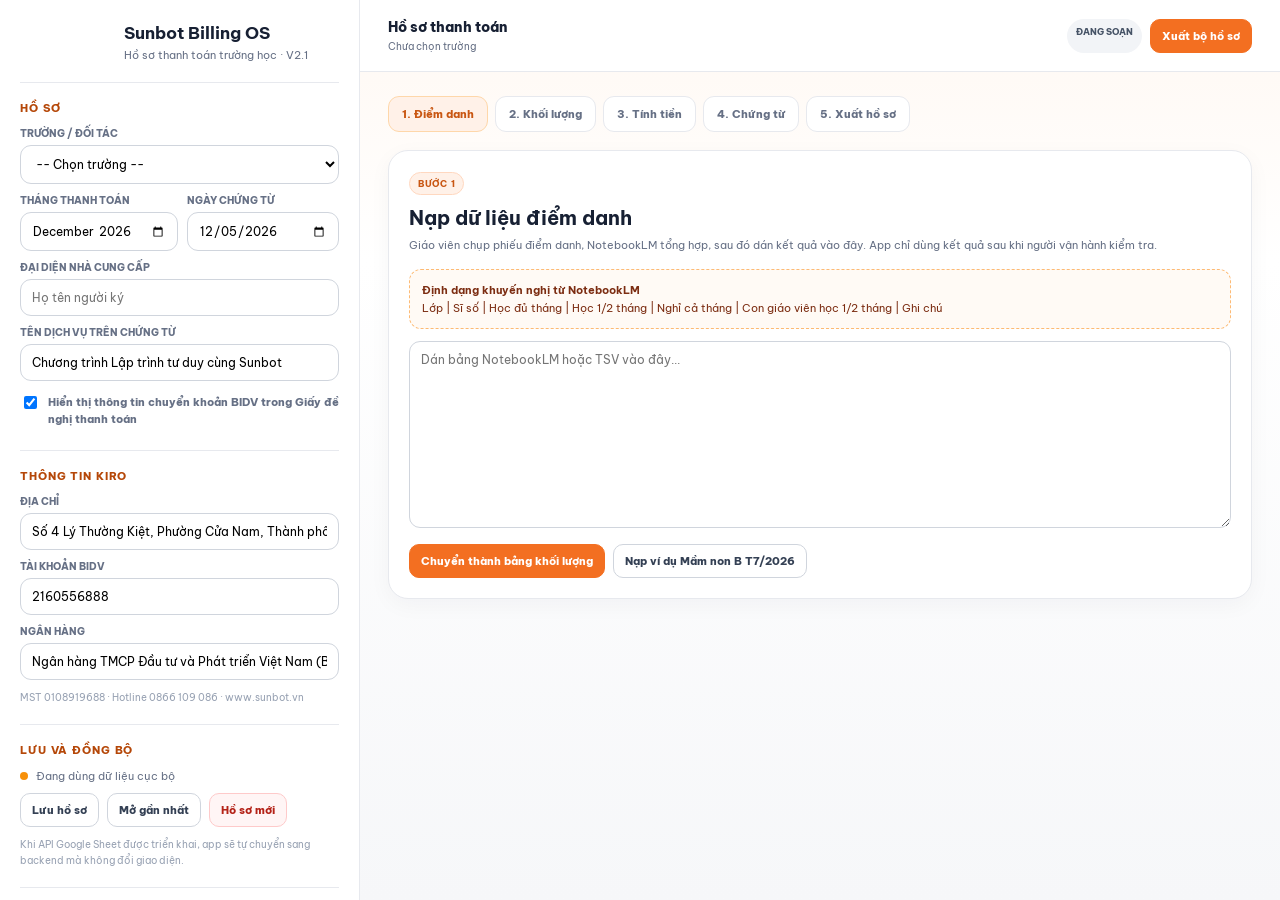
==== commit af8ffd1e: "Hoàn nguyên Billing về bản thiết kế V2.1 trước điều chỉnh V2.2" ====
--- a/billing/index.html
+++ b/billing/index.html
@@ -8,46 +8,129 @@
 <link rel="preconnect" href="https://fonts.googleapis.com">
 <link rel="preconnect" href="https://fonts.gstatic.com" crossorigin>
 <link href="https://fonts.googleapis.com/css2?family=Be+Vietnam+Pro:wght@400;500;600;700;800&display=swap" rel="stylesheet">
-<link rel="stylesheet" href="./styles.css?v=2.2.0">
+<link rel="stylesheet" href="./styles.css?v=2.1.0">
 </head>
 <body>
 <div class="app">
 <aside class="sidebar no-print">
-  <div class="brand"><div class="brand-mark">Sunbot</div><div><h1>Sunbot Billing OS</h1><p>Hồ sơ thanh toán trường học · V2.2</p></div></div>
+  <div class="brand">
+    <div class="brand-mark">S</div>
+    <div><h1>Sunbot Billing OS</h1><p>Hồ sơ thanh toán trường học · V2.1</p></div>
+  </div>
+
   <section class="side-section">
     <div class="section-title">Hồ sơ</div>
-    <label>Trường / đối tác</label><select id="schoolSelect"></select>
-    <div class="grid2"><div><label>Tháng thanh toán</label><input id="billMonth" type="month"></div><div><label>Ngày chứng từ</label><input id="docDate" type="date"></div></div>
-    <label>Đại diện nhà cung cấp</label><input id="repName" placeholder="Họ tên người ký">
-    <label>Tên dịch vụ trên chứng từ</label><input id="serviceName" value="Chương trình Lập trình tư duy cùng Sunbot">
+    <label>Trường / đối tác</label>
+    <select id="schoolSelect"></select>
+    <div class="grid2">
+      <div><label>Tháng thanh toán</label><input id="billMonth" type="month"></div>
+      <div><label>Ngày chứng từ</label><input id="docDate" type="date"></div>
+    </div>
+    <label>Đại diện nhà cung cấp</label>
+    <input id="repName" placeholder="Họ tên người ký">
+    <label>Tên dịch vụ trên chứng từ</label>
+    <input id="serviceName" value="Chương trình Lập trình tư duy cùng Sunbot">
     <label class="check"><input id="showBank" type="checkbox" checked><span>Hiển thị thông tin chuyển khoản BIDV trong Giấy đề nghị thanh toán</span></label>
   </section>
+
   <section class="side-section">
     <div class="section-title">Thông tin Kiro</div>
-    <label>Địa chỉ</label><input id="companyAddress" value="Số 4 Lý Thường Kiệt, Phường Cửa Nam, Thành phố Hà Nội, Việt Nam">
-    <label>Tài khoản BIDV</label><input id="bankAccount" value="2160556888">
-    <label>Ngân hàng</label><input id="bankName" value="Ngân hàng TMCP Đầu tư và Phát triển Việt Nam (BIDV) - CN Đống Đa">
+    <label>Địa chỉ</label>
+    <input id="companyAddress" value="Số 4 Lý Thường Kiệt, Phường Cửa Nam, Thành phố Hà Nội, Việt Nam">
+    <label>Tài khoản BIDV</label>
+    <input id="bankAccount" value="2160556888">
+    <label>Ngân hàng</label>
+    <input id="bankName" value="Ngân hàng TMCP Đầu tư và Phát triển Việt Nam (BIDV) - CN Đống Đa">
     <div class="small-note">MST 0108919688 · Hotline 0866 109 086 · www.sunbot.vn</div>
   </section>
+
   <section class="side-section">
     <div class="section-title">Lưu và đồng bộ</div>
     <div class="backend-line"><span id="backendDot" class="dot local"></span><span id="backendText">Đang dùng dữ liệu cục bộ</span></div>
-    <div class="button-row"><button class="btn" id="saveBtn">Lưu hồ sơ</button><button class="btn" id="loadBtn">Mở gần nhất</button><button class="btn danger" id="resetBtn">Hồ sơ mới</button></div>
-    <div class="button-row top-gap"><button class="btn" id="exportBackupBtn">Tải bản sao JSON</button><label class="btn file-btn">Mở bản sao JSON<input id="importBackupInput" type="file" accept="application/json,.json"></label></div>
-    <div class="small-note" id="saveHint">Bản nháp gồm dữ liệu nguồn và các chỉnh sửa trực tiếp trên chứng từ.</div>
+    <div class="button-row">
+      <button class="btn" id="saveBtn">Lưu hồ sơ</button>
+      <button class="btn" id="loadBtn">Mở gần nhất</button>
+      <button class="btn danger" id="resetBtn">Hồ sơ mới</button>
+    </div>
+    <div class="small-note" id="saveHint">Khi API Google Sheet được triển khai, app sẽ tự chuyển sang backend mà không đổi giao diện.</div>
   </section>
 </aside>
+
 <main class="main">
-<header class="topbar no-print"><div><div class="case-title" id="caseTitle">Hồ sơ thanh toán</div><div class="case-sub" id="caseSub">Chưa chọn trường</div></div><div class="button-row"><span class="status" id="caseStatus">ĐANG SOẠN</span><button class="btn primary" id="printAllBtn">Tải / in PDF</button></div></header>
-<div class="workspace">
-<nav class="steps no-print"><button class="step active" data-step="1">1. Điểm danh</button><button class="step" data-step="2">2. Khối lượng</button><button class="step" data-step="3">3. Tính tiền</button><button class="step" data-step="4">4. Chứng từ</button><button class="step" data-step="5">5. Xuất hồ sơ</button></nav>
-<section class="panel active" id="panel1"><div class="card"><div class="eyebrow">BƯỚC 1</div><h2>Nạp dữ liệu điểm danh</h2><p class="lead">Giáo viên chụp phiếu điểm danh, NotebookLM tổng hợp, sau đó dán kết quả vào đây. App chỉ dùng kết quả sau khi người vận hành kiểm tra.</p><div class="prompt-box"><b>Định dạng khuyến nghị</b><br>Lớp | Sĩ số | Học đủ tháng | Học 1/2 tháng | Nghỉ cả tháng | Con giáo viên học 1/2 tháng | Ghi chú</div><textarea id="rawInput" rows="10" placeholder="Dán bảng NotebookLM hoặc TSV vào đây..."></textarea><div class="button-row top-gap"><button class="btn primary" id="parseBtn">Chuyển thành bảng khối lượng</button><button class="btn" id="demoBtn">Nạp mẫu kiểm thử Mầm non B T8/2026</button></div></div></section>
-<section class="panel" id="panel2"><div class="card"><div class="eyebrow">BƯỚC 2</div><h2>Bảng xác định khối lượng - số lượng</h2><p class="lead">Mỗi lớp phải cân: sĩ số = học đủ tháng + học 1/2 tháng + nghỉ cả tháng. Con giáo viên là nhóm con của số trẻ học 1/2 tháng, không cộng thêm vào sĩ số.</p><div class="table-wrap"><table class="data-table"><thead><tr><th>Lớp</th><th>Sĩ số</th><th>Đủ tháng</th><th>1/2 tháng</th><th>Nghỉ</th><th>Con GV 1/2</th><th>Ghi chú</th><th></th></tr></thead><tbody id="quantityBody"></tbody></table></div><div class="button-row top-gap"><button class="btn" id="addClassBtn">Thêm lớp</button><button class="btn primary" id="validateBtn">Kiểm tra logic</button></div><div id="validationBox" class="validation neutral">Chưa kiểm tra dữ liệu.</div></div></section>
-<section class="panel" id="panel3"><div class="card"><div class="eyebrow">BƯỚC 3</div><h2>Chính sách tính tiền</h2><p class="lead">Đơn giá và mức giảm là nguồn tính chính thức của hồ sơ. Có thể thêm quy tắc ngoại lệ hoặc điều chỉnh riêng từng kỳ.</p><div class="table-wrap"><table class="data-table"><thead><tr><th>Quy tắc</th><th>Nguồn số lượng</th><th>Học phí</th><th>Dịch vụ bổ sung</th><th></th></tr></thead><tbody id="policyBody"></tbody></table></div><button class="btn top-gap" id="addRuleBtn">Thêm quy tắc ngoại lệ</button></div>
-<div class="card"><h2>Điều chỉnh một lần trong kỳ</h2><p class="lead">Dùng cho thưởng, hỗ trợ, bù kỳ trước hoặc giảm trừ đặc biệt. Khoản này chỉ thuộc hồ sơ hiện tại.</p><div class="table-wrap"><table class="data-table"><thead><tr><th>Loại</th><th>Nội dung</th><th>Số tiền</th><th>Tham gia cơ sở tính chi trường</th><th></th></tr></thead><tbody id="adjustBody"></tbody></table></div><button class="btn top-gap" id="addAdjustBtn">Thêm điều chỉnh</button></div>
-<div class="card"><h2>Cơ chế chi cho trường</h2><div class="grid3"><div><label>Cơ sở tính</label><select id="commissionMode"><option value="net_tuition">% trên học phí sau điều chỉnh</option><option value="final">% trên tổng thực thu</option><option value="fixed">Số tiền cố định</option></select></div><div><label>Tỷ lệ (%)</label><input id="commissionPct" type="number" value="20" min="0" max="100"></div><div><label>Số tiền cố định</label><input id="commissionFixed" type="number" value="0" min="0"></div></div><div class="kpis top-gap"><div class="kpi"><span>Học phí</span><strong id="sumTuition">0</strong></div><div class="kpi"><span>Dịch vụ bổ sung</span><strong id="sumService">0</strong></div><div class="kpi"><span>Điều chỉnh</span><strong id="sumAdjust">0</strong></div><div class="kpi accent"><span>Đề nghị thanh toán</span><strong id="sumFinal">0</strong></div><div class="kpi"><span>Phiếu chi</span><strong id="sumCommission">0</strong></div></div></div></section>
-<section class="panel" id="panel4"><div class="preview-layout"><aside class="doc-list no-print"><div class="doc-list-title">Chứng từ</div><button class="doc-btn active" data-doc="quantity">01. Bảng khối lượng</button><button class="doc-btn" data-doc="request">02. Đề nghị thanh toán</button><button class="doc-btn" data-doc="receipt">03. Phiếu thu</button><button class="doc-btn" data-doc="payment">04. Phiếu chi</button><div class="doc-actions"><button class="btn" id="regenerateDocBtn">Làm mới từ dữ liệu</button><button class="btn danger" id="excludeCurrentDocBtn">Loại khỏi bộ hồ sơ</button></div><p class="small-note">Có thể bấm trực tiếp vào chữ trên chứng từ để sửa. Dấu × trong bảng dùng để xoá dòng trình bày.</p></aside><div class="preview" id="docPreview"></div></div></section>
-<section class="panel" id="panel5"><div class="card"><div class="eyebrow">BƯỚC 5</div><h2>Xuất bộ hồ sơ</h2><p class="lead">Chọn những chứng từ cần đưa vào bộ PDF. Các chỉnh sửa trực tiếp trên từng chứng từ được giữ lại trong bản nháp.</p><div id="docChecklist" class="checklist"></div><div class="filename" id="filenameBox"></div><div class="button-row top-gap"><button class="btn primary" id="downloadPdfBtn">Tải / in bộ PDF</button><button class="btn" id="exportWordBtn">Xuất Word chứng từ đang mở</button></div><div id="allDocsPreview" class="all-docs-preview"></div></div></section>
-</div></main></div>
-<script src="./config.js?v=2.2.0"></script><script src="./fallback-data.js?v=2.2.0"></script><script src="./app.js?v=2.2.0"></script>
-</body></html>
+  <header class="topbar no-print">
+    <div><div class="case-title" id="caseTitle">Hồ sơ thanh toán</div><div class="case-sub" id="caseSub">Chưa chọn trường</div></div>
+    <div class="button-row"><span class="status" id="caseStatus">ĐANG SOẠN</span><button class="btn primary" id="printAllBtn">Xuất bộ hồ sơ</button></div>
+  </header>
+
+  <div class="workspace">
+    <nav class="steps no-print">
+      <button class="step active" data-step="1">1. Điểm danh</button>
+      <button class="step" data-step="2">2. Khối lượng</button>
+      <button class="step" data-step="3">3. Tính tiền</button>
+      <button class="step" data-step="4">4. Chứng từ</button>
+      <button class="step" data-step="5">5. Xuất hồ sơ</button>
+    </nav>
+
+    <section class="panel active" id="panel1">
+      <div class="card">
+        <div class="eyebrow">BƯỚC 1</div>
+        <h2>Nạp dữ liệu điểm danh</h2>
+        <p class="lead">Giáo viên chụp phiếu điểm danh, NotebookLM tổng hợp, sau đó dán kết quả vào đây. App chỉ dùng kết quả sau khi người vận hành kiểm tra.</p>
+        <div class="prompt-box"><b>Định dạng khuyến nghị từ NotebookLM</b><br>Lớp | Sĩ số | Học đủ tháng | Học 1/2 tháng | Nghỉ cả tháng | Con giáo viên học 1/2 tháng | Ghi chú</div>
+        <textarea id="rawInput" rows="11" placeholder="Dán bảng NotebookLM hoặc TSV vào đây..."></textarea>
+        <div class="button-row top-gap"><button class="btn primary" id="parseBtn">Chuyển thành bảng khối lượng</button><button class="btn" id="demoBtn">Nạp ví dụ Mầm non B T7/2026</button></div>
+      </div>
+    </section>
+
+    <section class="panel" id="panel2">
+      <div class="card">
+        <div class="eyebrow">BƯỚC 2</div>
+        <h2>Bảng xác định khối lượng - số lượng</h2>
+        <p class="lead">Mỗi lớp phải cân: sĩ số = học đủ tháng + học 1/2 tháng + nghỉ cả tháng. Con giáo viên là nhóm con của số trẻ học 1/2 tháng, không được cộng thêm vào sĩ số.</p>
+        <div class="table-wrap"><table class="data-table"><thead><tr><th>Lớp</th><th>Sĩ số</th><th>Đủ tháng</th><th>1/2 tháng</th><th>Nghỉ</th><th>Con GV 1/2</th><th>Ghi chú</th><th></th></tr></thead><tbody id="quantityBody"></tbody></table></div>
+        <div class="button-row top-gap"><button class="btn" id="addClassBtn">Thêm lớp</button><button class="btn primary" id="validateBtn">Kiểm tra logic</button></div>
+        <div id="validationBox" class="validation neutral">Chưa kiểm tra dữ liệu.</div>
+      </div>
+    </section>
+
+    <section class="panel" id="panel3">
+      <div class="card">
+        <div class="eyebrow">BƯỚC 3</div>
+        <h2>Chính sách tính tiền</h2>
+        <p class="lead">Ba quy tắc chuẩn được lấy theo trường. Có thể thêm ngoại lệ lặp lại hoặc điều chỉnh một lần mà không phá cấu trúc tính toán.</p>
+        <div class="table-wrap"><table class="data-table"><thead><tr><th>Quy tắc</th><th>Nguồn số lượng</th><th>Học phí</th><th>Dịch vụ bổ sung</th><th></th></tr></thead><tbody id="policyBody"></tbody></table></div>
+        <button class="btn top-gap" id="addRuleBtn">Thêm quy tắc ngoại lệ</button>
+      </div>
+      <div class="card">
+        <h2>Điều chỉnh một lần trong kỳ</h2>
+        <p class="lead">Dùng cho thưởng, hỗ trợ, bù kỳ trước hoặc giảm trừ đặc biệt. Khoản này chỉ thuộc hồ sơ hiện tại.</p>
+        <div class="table-wrap"><table class="data-table"><thead><tr><th>Loại</th><th>Nội dung</th><th>Số tiền</th><th>Tham gia cơ sở tính chi trường</th><th></th></tr></thead><tbody id="adjustBody"></tbody></table></div>
+        <button class="btn top-gap" id="addAdjustBtn">Thêm điều chỉnh</button>
+      </div>
+      <div class="card">
+        <h2>Cơ chế chi cho trường</h2>
+        <div class="grid3"><div><label>Cơ sở tính</label><select id="commissionMode"><option value="net_tuition">% trên học phí sau điều chỉnh</option><option value="final">% trên tổng thực thu</option><option value="fixed">Số tiền cố định</option></select></div><div><label>Tỷ lệ (%)</label><input id="commissionPct" type="number" value="20" min="0" max="100"></div><div><label>Số tiền cố định</label><input id="commissionFixed" type="number" value="0" min="0"></div></div>
+        <div class="kpis top-gap"><div class="kpi"><span>Học phí</span><strong id="sumTuition">0</strong></div><div class="kpi"><span>Dịch vụ bổ sung</span><strong id="sumService">0</strong></div><div class="kpi"><span>Điều chỉnh</span><strong id="sumAdjust">0</strong></div><div class="kpi accent"><span>Đề nghị thanh toán</span><strong id="sumFinal">0</strong></div><div class="kpi"><span>Phiếu chi</span><strong id="sumCommission">0</strong></div></div>
+      </div>
+    </section>
+
+    <section class="panel" id="panel4">
+      <div class="preview-layout"><aside class="doc-list no-print"><button class="doc-btn active" data-doc="quantity">01. Bảng khối lượng</button><button class="doc-btn" data-doc="request">02. Đề nghị thanh toán</button><button class="doc-btn" data-doc="receipt">03. Phiếu thu</button><button class="doc-btn" data-doc="payment">04. Phiếu chi</button></aside><div class="preview" id="docPreview"></div></div>
+    </section>
+
+    <section class="panel" id="panel5">
+      <div class="card">
+        <div class="eyebrow">BƯỚC 5</div><h2>Xuất bộ hồ sơ</h2>
+        <p class="lead">Tên file mặc định gồm mã trường, kỳ thanh toán, thời điểm xuất và số phiên bản để tránh ghi đè.</p>
+        <div class="filename" id="fileNamePreview"></div>
+        <div class="button-row top-gap"><button class="btn primary" id="printBundleBtn">In / lưu PDF toàn bộ 4 chứng từ</button><button class="btn" id="printCurrentBtn">In chứng từ đang xem</button></div>
+      </div>
+    </section>
+  </div>
+</main>
+</div>
+<script src="./config.js?v=2.1.0"></script>
+<script src="./fallback-data.js?v=2.1.0"></script>
+<script src="./app.js?v=2.1.0"></script>
+</body>
+</html>
